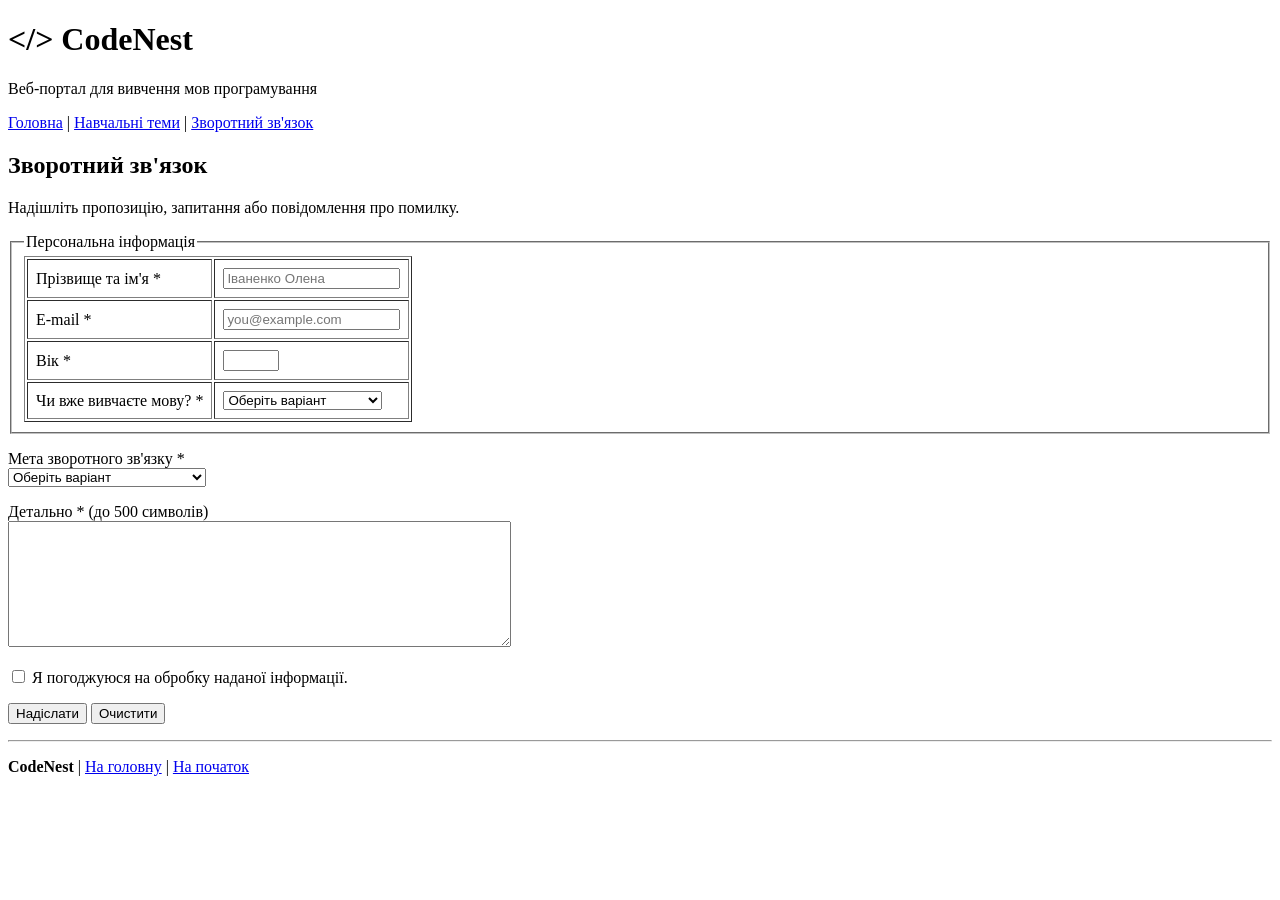
==== feedback.html @ e063e59d "Lab 1" ====
<!doctype html>
<html lang="uk">
<head>
  <meta charset="UTF-8">
  <meta name="viewport" content="width=device-width, initial-scale=1.0">
  <meta name="description" content="Форма зворотного зв'язку CodeNest">
  <title>Зворотний зв'язок | CodeNest</title>
  <!-- Для наступних лабораторних: <link rel="stylesheet" href="css/style.css"> -->
  <!-- Для наступних лабораторних: <script src="js/main.js" defer></script> -->
</head>
<body>
  <header id="top"><h1><span aria-hidden="true">&lt;/&gt;</span> CodeNest</h1><p>Веб-портал для вивчення мов програмування</p><nav aria-label="Головна навігація"><a href="index.html">Головна</a> | <a href="topics.html">Навчальні теми</a> | <a href="feedback.html">Зворотний зв'язок</a></nav></header>
  <main>
    <h2>Зворотний зв'язок</h2>
    <p>Надішліть пропозицію, запитання або повідомлення про помилку.</p>
    <form id="feedback-form" action="#" method="post">
      <fieldset>
        <legend>Персональна інформація</legend>
        <table border="1" cellpadding="8">
          <tr><td><label for="name">Прізвище та ім'я *</label></td><td><input id="name" name="name" type="text" placeholder="Іваненко Олена" required></td></tr>
          <tr><td><label for="email">E-mail *</label></td><td><input id="email" name="email" type="email" placeholder="you@example.com" required></td></tr>
          <tr><td><label for="age">Вік *</label></td><td><input id="age" name="age" type="number" min="10" max="100" required></td></tr>
          <tr><td><label for="level">Чи вже вивчаєте мову? *</label></td><td><select id="level" name="level" required><option value="" selected disabled>Оберіть варіант</option><option>Так, я профі</option><option>Так, але знаю початки</option><option>Планую</option><option>Ні</option></select></td></tr>
        </table>
      </fieldset>
      <p><label for="purpose">Мета зворотного зв'язку *</label><br><select id="purpose" name="purpose" required><option value="" selected disabled>Оберіть варіант</option><option>Співпраця</option><option>Скарга на неякісний контент</option><option>Пропозиція</option><option>Наявність помилки</option></select></p>
      <p><label for="details">Детально * (до 500 символів)</label><br><textarea id="details" name="details" rows="8" cols="60" maxlength="500" required></textarea></p>
      <p><label><input type="checkbox" name="consent" required> Я погоджуюся на обробку наданої інформації.</label></p>
      <p><button type="submit">Надіслати</button> <button type="reset">Очистити</button></p>
    </form>
  </main>
  <footer><hr><p><strong>CodeNest</strong> | <a href="index.html">На головну</a> | <a href="#top">На початок</a></p></footer>
</body>
</html>
---- css/style.css ----
/* Резервні стилі для наступних лабораторних.
@import url('https://fonts.googleapis.com/css2?family=DM+Mono:wght@400;500&family=Manrope:wght@400;500;600;700;800&display=swap');
:root{--ink:#13231f;--muted:#65736e;--paper:#f5f7f2;--white:#fff;--green:#b8edc2;--green-dark:#236b4b;--orange:#f28b52;--line:#dce5dd;--shadow:0 24px 70px rgba(19,35,31,.1)}*{box-sizing:border-box}html{scroll-behavior:smooth}body{margin:0;background:var(--paper);color:var(--ink);font-family:'Manrope',sans-serif;line-height:1.6}a{color:inherit;text-decoration:none}button,input,select,textarea{font:inherit}.section-shell{width:min(1160px,calc(100% - 48px));margin:auto}.site-header{height:82px;display:flex;align-items:center;justify-content:space-between;width:min(1280px,calc(100% - 48px));margin:auto}.brand{display:flex;align-items:center;gap:10px;font-size:20px;font-weight:800;letter-spacing:-.04em}.brand-mark{display:grid;place-items:center;background:var(--ink);color:var(--green);width:40px;height:40px;font-family:'DM Mono',monospace;font-size:15px;letter-spacing:-.15em;border-radius:12px}.brand-accent{color:var(--orange)}.site-nav{display:flex;align-items:center;gap:28px;font-size:13px;font-weight:700}.site-nav a{color:var(--muted);transition:color .2s}.site-nav a:hover,.site-nav a.active{color:var(--ink)}.site-nav .nav-cta{color:var(--ink);border:1px solid var(--line);padding:11px 17px;border-radius:8px;background:var(--white)}.site-nav .nav-cta.active,.site-nav .nav-cta:hover{background:var(--green);border-color:var(--green)}.menu-toggle{display:none;border:0;background:none;font-size:24px;color:var(--ink)}.hero{display:grid;grid-template-columns:1fr 1fr;gap:84px;align-items:center;padding:84px 0 116px}.eyebrow{color:var(--orange);font-family:'DM Mono',monospace;text-transform:uppercase;font-size:11px;letter-spacing:.1em;margin:0 0 18px}.hero h1,.page-hero h1{font-size:clamp(46px,6vw,76px);line-height:1.02;letter-spacing:-.07em;margin:0 0 25px;font-weight:800}.hero h1 em,.page-hero h1 em{color:var(--green-dark);font-style:normal}.hero-text,.page-hero p:last-child{font-size:17px;color:var(--muted);max-width:530px}.hero-actions{display:flex;align-items:center;gap:28px;margin:34px 0}.button{display:inline-flex;align-items:center;gap:18px;border:0;border-radius:8px;padding:15px 19px;font-size:13px;font-weight:800;cursor:pointer;transition:transform .2s,box-shadow .2s}.button:hover{transform:translateY(-2px);box-shadow:0 10px 24px rgba(35,107,75,.17)}.button-primary{background:var(--ink);color:var(--white)}.button-primary span{color:var(--green);font-size:20px;line-height:0}.button-ghost{background:transparent;border:1px solid var(--line);color:var(--muted)}.text-link{font-size:13px;font-weight:800;border-bottom:1px solid var(--ink);padding-bottom:4px}.text-link span{font-size:18px;margin-left:7px}.hero-meta{display:flex;gap:28px;color:var(--muted);font-size:11px}.hero-meta strong{color:var(--ink);font-size:17px;display:block}.code-window{background:#172420;border-radius:14px;box-shadow:var(--shadow);overflow:hidden;transform:rotate(2deg);transition:transform .3s}.code-window:hover{transform:rotate(0)}.window-bar{height:45px;background:#22342e;color:#83918c;display:flex;align-items:center;justify-content:space-between;padding:0 18px;font:11px 'DM Mono',monospace}.window-dots{display:flex;gap:6px}.window-dots i{width:8px;height:8px;border-radius:50%;background:#ee8761}.window-dots i:nth-child(2){background:#f3c667}.window-dots i:nth-child(3){background:#9cdda5}.code-window pre{margin:0;padding:30px 28px;color:#dce7df;font:13px/2 'DM Mono',monospace}.line-number{color:#597169;display:inline-block;width:23px}.keyword{color:#d6a8ff}.variable,.function{color:#8dd9dd}.string{color:#b8edc2}.number{color:#f3c667}.boolean{color:#f28b52}.code-status{border-top:1px solid #30453d;padding:12px 20px;color:#8da39a;font:10px 'DM Mono',monospace}.status-dot{display:inline-block;width:7px;height:7px;background:#9cdda5;border-radius:50%;margin-right:7px}.intro-grid{display:grid;grid-template-columns:1.35fr .65fr;gap:24px;margin-bottom:110px}.about-card,.quote-card{padding:44px;border-radius:14px}.about-card{background:var(--white)}h2{font-size:40px;line-height:1.1;letter-spacing:-.06em;margin:0 0 20px}.about-card h2 span{color:var(--green-dark)}.about-card>p:not(.eyebrow){color:var(--muted);max-width:590px}.latin-list{list-style-type:upper-alpha;padding-left:20px;display:grid;gap:8px;font-weight:700;font-size:13px;margin-top:30px}.quote-card{background:var(--green);display:flex;flex-direction:column;justify-content:space-between}.quote-mark{font-size:76px;line-height:.7;color:var(--green-dark);font-family:Georgia}.quote-card p{font-size:21px;line-height:1.35;font-weight:700;letter-spacing:-.03em}.quote-author{font:11px 'DM Mono',monospace;color:var(--green-dark)}.table-section{padding-bottom:110px}.section-heading{display:flex;justify-content:space-between;align-items:end;margin-bottom:28px}.section-heading h2{margin:0}.topic-count{font:11px 'DM Mono',monospace;color:var(--muted)}.table-wrap{background:var(--white);overflow-x:auto;border-radius:12px}.table-wrap table{border-collapse:collapse;width:100%;min-width:700px;font-size:12px}.table-wrap caption{text-align:left;padding:20px 22px;font-weight:800;font-size:16px}.table-wrap th,.table-wrap td{padding:15px 18px;text-align:left;border-top:1px solid var(--line)}.table-wrap thead{background:#edf3ec}.table-wrap thead th{font-size:11px;color:var(--muted)}.table-wrap tbody th{font-weight:800}.table-wrap tfoot{background:var(--ink);color:var(--white)}.table-wrap tfoot th,.table-wrap tfoot td{border:0}.styled-sentence{font-size:15px;color:var(--muted);margin-top:30px}.styled-sentence span{color:var(--orange);font-weight:800}.styled-sentence b{color:var(--ink)}.styled-sentence u{text-decoration-color:var(--orange);text-underline-offset:4px}.site-footer{background:var(--ink);color:#d9e5df;padding:54px 0 20px}.footer-grid{display:grid;grid-template-columns:2fr 1fr 1fr;gap:30px}.site-footer .brand{color:var(--white)}.site-footer .brand-mark{background:var(--green);color:var(--ink)}.site-footer p,.site-footer address{color:#90a39a;font-size:12px;font-style:normal}.site-footer h3{font-size:11px;text-transform:uppercase;color:var(--green);letter-spacing:.1em}.site-footer .footer-grid>div>a:not(.brand){display:block;font-size:12px;margin:8px 0;color:#d9e5df}.footer-bottom{border-top:1px solid #30443d;margin-top:42px;padding-top:18px;display:flex;justify-content:space-between;color:#70847b;font:10px 'DM Mono',monospace}.page-hero{padding:76px 0 84px;border-bottom:1px solid var(--line)}.page-hero h1{font-size:clamp(46px,7vw,82px);margin-bottom:20px}.topics-section{padding:72px 0 115px}.topic-grid{display:grid;grid-template-columns:repeat(3,1fr);gap:18px}.topic-card{background:var(--white);border-radius:12px;overflow:hidden;transition:transform .25s,box-shadow .25s}.topic-card:hover{transform:translateY(-5px);box-shadow:var(--shadow)}.topic-image{height:170px;display:grid;place-items:center;font:32px 'DM Mono',monospace}.image-html{background:#d5f2d7;color:#286b49}.image-css{background:#d8e8ff;color:#3669a0}.image-js{background:#ffe8a7;color:#856413}.image-sql{background:#ffdaca;color:#a24c2d;font-size:24px}.image-python{background:#ddd8ff;color:#5d4da0}.topic-body{padding:22px}.topic-tag{font:10px 'DM Mono',monospace;color:var(--orange);text-transform:uppercase}.topic-body h3{font-size:19px;letter-spacing:-.04em;margin:9px 0}.topic-body p{font-size:12px;color:var(--muted);min-height:58px}.topic-body ul{list-style:none;padding:14px 0;margin:10px 0;border-top:1px solid var(--line);border-bottom:1px solid var(--line);font-size:11px;color:var(--muted)}.topic-body li{margin:4px 0}.topic-body li::before{content:'+';color:var(--orange);margin-right:7px}.card-link{font-size:11px;font-weight:800;color:var(--green-dark)}.feedback-layout{display:grid;grid-template-columns:.75fr 1.25fr;gap:80px;padding:76px 0 120px}.feedback-aside{padding-top:10px}.aside-number{font:12px 'DM Mono',monospace;color:var(--orange);border-bottom:1px solid var(--line);padding-bottom:15px;margin-bottom:28px}.feedback-aside h2{font-size:44px}.feedback-aside>p{color:var(--muted);font-size:14px;max-width:300px}.contact-note{display:flex;gap:12px;align-items:center;margin-top:55px;color:var(--muted);font-size:12px}.contact-note span{color:var(--orange);font-size:27px}.contact-note p{margin:0}.contact-note strong{color:var(--ink)}.form-panel{background:var(--white);padding:38px;border-radius:14px;box-shadow:0 12px 44px rgba(19,35,31,.06)}fieldset{border:0;padding:0;margin:0 0 30px}legend{font-size:20px;font-weight:800;letter-spacing:-.04em;margin-bottom:22px}.form-grid{display:grid;grid-template-columns:1fr 1fr;gap:20px}label{display:block;font-size:11px;font-weight:800;color:var(--ink)}input,select,textarea{display:block;width:100%;border:1px solid var(--line);border-radius:7px;background:var(--paper);color:var(--ink);padding:13px;margin-top:7px;outline:0;font-size:12px}input:focus,select:focus,textarea:focus{border-color:var(--green-dark);box-shadow:0 0 0 3px rgba(184,237,194,.45)}.form-field{margin:20px 0}.field-hint{float:right;color:var(--muted);font:10px 'DM Mono',monospace;font-weight:400}.character-count{text-align:right;color:var(--muted);font:10px 'DM Mono',monospace;margin-top:5px}.checkbox-label{display:flex;align-items:center;gap:9px;font-weight:500;margin:24px 0}.checkbox-label input{width:auto;margin:0;accent-color:var(--green-dark)}.form-actions{display:flex;gap:12px}.form-message{font-size:12px;margin:16px 0 0;color:var(--green-dark);font-weight:700}
@media(max-width:800px){.site-header{height:70px}.menu-toggle{display:block}.site-nav{display:none;position:absolute;z-index:5;top:70px;left:0;right:0;background:var(--white);padding:20px 24px;box-shadow:var(--shadow);flex-direction:column;align-items:stretch;gap:16px}.site-nav.open{display:flex}.site-nav .nav-cta{text-align:center}.hero{grid-template-columns:1fr;gap:48px;padding:58px 0 82px}.code-window{transform:none}.intro-grid,.feedback-layout{grid-template-columns:1fr;gap:20px}.topic-grid{grid-template-columns:1fr 1fr}.feedback-layout{gap:35px}.footer-grid{grid-template-columns:1fr 1fr}.footer-grid>div:first-child{grid-column:1/-1}}
@media(max-width:520px){.section-shell,.site-header{width:min(100% - 32px,1160px)}.hero h1,.page-hero h1{font-size:48px}.hero-meta{gap:15px}.hero-meta strong{font-size:15px}.about-card,.quote-card,.form-panel{padding:26px}.topic-grid{grid-template-columns:1fr}.form-grid{grid-template-columns:1fr}.footer-grid{grid-template-columns:1fr}.footer-grid>div:first-child{grid-column:auto}.footer-bottom{margin-top:30px}.page-hero{padding:55px 0 62px}} */
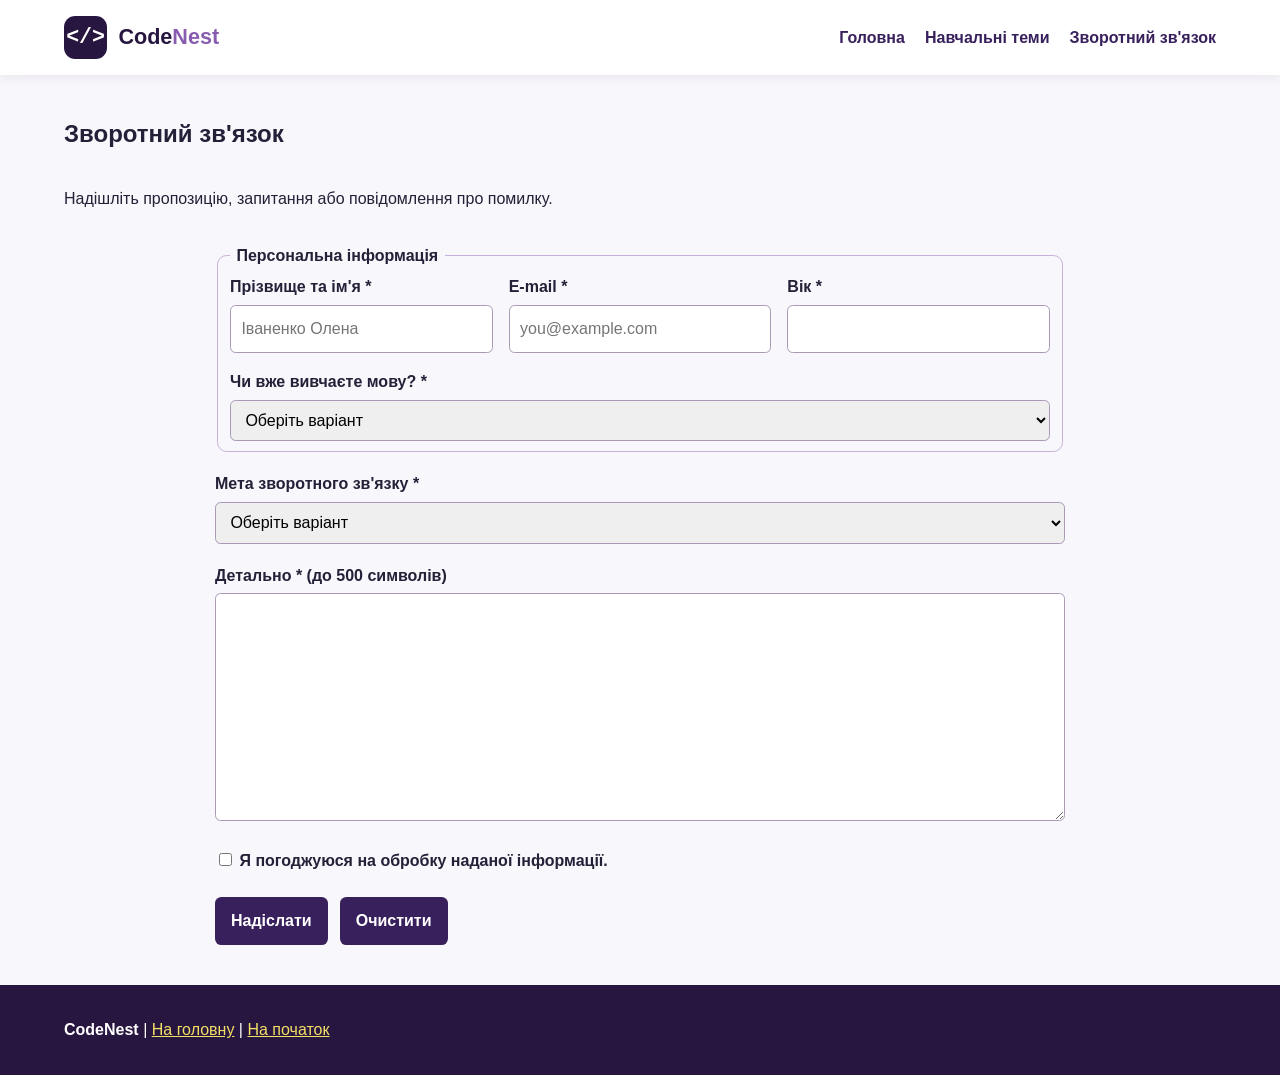
==== commit 71ec4b72: "Implement CSS styling for Lab 2 Co-authored-by: Copilot <223556219+Copilot@users.noreply.github.com>" ====
--- a/feedback.html
+++ b/feedback.html
@@ -4,31 +4,42 @@
   <meta charset="UTF-8">
   <meta name="viewport" content="width=device-width, initial-scale=1.0">
   <meta name="description" content="Форма зворотного зв'язку CodeNest">
+
   <title>Зворотний зв'язок | CodeNest</title>
-  <!-- Для наступних лабораторних: <link rel="stylesheet" href="css/style.css"> -->
+  <link rel="stylesheet" href="css/style.css">
   <!-- Для наступних лабораторних: <script src="js/main.js" defer></script> -->
 </head>
-<body>
-  <header id="top"><h1><span aria-hidden="true">&lt;/&gt;</span> CodeNest</h1><p>Веб-портал для вивчення мов програмування</p><nav aria-label="Головна навігація"><a href="index.html">Головна</a> | <a href="topics.html">Навчальні теми</a> | <a href="feedback.html">Зворотний зв'язок</a></nav></header>
+<body class="feedback-page">
+  <header id="top">
+    <a class="brand" href="index.html" aria-label="CodeNest, на головну">
+      <span class="brand-mark" aria-hidden="true">&lt;/&gt;</span>
+      <span>Code<span class="brand-accent">Nest</span></span>
+    </a>
+    <nav aria-label="Головна навігація">
+      <a href="index.html">Головна</a>
+      <a href="topics.html">Навчальні теми</a>
+      <a href="feedback.html" aria-current="page">Зворотний зв'язок</a>
+    </nav>
+  </header>
   <main>
     <h2>Зворотний зв'язок</h2>
     <p>Надішліть пропозицію, запитання або повідомлення про помилку.</p>
-    <form id="feedback-form" action="#" method="post">
+    <form id="feedback-form" class="feedback-form" action="#" method="post">
       <fieldset>
         <legend>Персональна інформація</legend>
-        <table border="1" cellpadding="8">
-          <tr><td><label for="name">Прізвище та ім'я *</label></td><td><input id="name" name="name" type="text" placeholder="Іваненко Олена" required></td></tr>
-          <tr><td><label for="email">E-mail *</label></td><td><input id="email" name="email" type="email" placeholder="you@example.com" required></td></tr>
-          <tr><td><label for="age">Вік *</label></td><td><input id="age" name="age" type="number" min="10" max="100" required></td></tr>
-          <tr><td><label for="level">Чи вже вивчаєте мову? *</label></td><td><select id="level" name="level" required><option value="" selected disabled>Оберіть варіант</option><option>Так, я профі</option><option>Так, але знаю початки</option><option>Планую</option><option>Ні</option></select></td></tr>
-        </table>
+        <div class="feedback-fields">
+          <div class="feedback-field"><label for="name">Прізвище та ім'я *</label><input id="name" name="name" type="text" placeholder="Іваненко Олена" required></div>
+          <div class="feedback-field"><label for="email">E-mail *</label><input id="email" name="email" type="email" placeholder="you@example.com" required></div>
+          <div class="feedback-field"><label for="age">Вік *</label><input id="age" name="age" type="number" min="10" max="100" required></div>
+          <div class="feedback-field"><label for="level">Чи вже вивчаєте мову? *</label><select id="level" name="level" required><option value="" selected disabled>Оберіть варіант</option><option>Так, я профі</option><option>Так, але знаю початки</option><option>Планую</option><option>Ні</option></select></div>
+        </div>
       </fieldset>
-      <p><label for="purpose">Мета зворотного зв'язку *</label><br><select id="purpose" name="purpose" required><option value="" selected disabled>Оберіть варіант</option><option>Співпраця</option><option>Скарга на неякісний контент</option><option>Пропозиція</option><option>Наявність помилки</option></select></p>
-      <p><label for="details">Детально * (до 500 символів)</label><br><textarea id="details" name="details" rows="8" cols="60" maxlength="500" required></textarea></p>
+      <p><label for="purpose">Мета зворотного зв'язку *</label><select id="purpose" name="purpose" required><option value="" selected disabled>Оберіть варіант</option><option>Співпраця</option><option>Скарга на неякісний контент</option><option>Пропозиція</option><option>Наявність помилки</option></select></p>
+      <p><label for="details">Детально * (до 500 символів)</label><textarea id="details" name="details" rows="8" cols="60" maxlength="500" required></textarea></p>
       <p><label><input type="checkbox" name="consent" required> Я погоджуюся на обробку наданої інформації.</label></p>
-      <p><button type="submit">Надіслати</button> <button type="reset">Очистити</button></p>
+      <p class="feedback-actions"><button type="submit">Надіслати</button><button type="reset">Очистити</button></p>
     </form>
   </main>
-  <footer><hr><p><strong>CodeNest</strong> | <a href="index.html">На головну</a> | <a href="#top">На початок</a></p></footer>
+  <footer><p><strong>CodeNest</strong> | <a href="index.html">На головну</a> | <a href="#top">На початок</a></p></footer>
 </body>
 </html>
--- a/css/style.css
+++ b/css/style.css
@@ -1,5 +1,497 @@
-/* Резервні стилі для наступних лабораторних.
-@import url('https://fonts.googleapis.com/css2?family=DM+Mono:wght@400;500&family=Manrope:wght@400;500;600;700;800&display=swap');
-:root{--ink:#13231f;--muted:#65736e;--paper:#f5f7f2;--white:#fff;--green:#b8edc2;--green-dark:#236b4b;--orange:#f28b52;--line:#dce5dd;--shadow:0 24px 70px rgba(19,35,31,.1)}*{box-sizing:border-box}html{scroll-behavior:smooth}body{margin:0;background:var(--paper);color:var(--ink);font-family:'Manrope',sans-serif;line-height:1.6}a{color:inherit;text-decoration:none}button,input,select,textarea{font:inherit}.section-shell{width:min(1160px,calc(100% - 48px));margin:auto}.site-header{height:82px;display:flex;align-items:center;justify-content:space-between;width:min(1280px,calc(100% - 48px));margin:auto}.brand{display:flex;align-items:center;gap:10px;font-size:20px;font-weight:800;letter-spacing:-.04em}.brand-mark{display:grid;place-items:center;background:var(--ink);color:var(--green);width:40px;height:40px;font-family:'DM Mono',monospace;font-size:15px;letter-spacing:-.15em;border-radius:12px}.brand-accent{color:var(--orange)}.site-nav{display:flex;align-items:center;gap:28px;font-size:13px;font-weight:700}.site-nav a{color:var(--muted);transition:color .2s}.site-nav a:hover,.site-nav a.active{color:var(--ink)}.site-nav .nav-cta{color:var(--ink);border:1px solid var(--line);padding:11px 17px;border-radius:8px;background:var(--white)}.site-nav .nav-cta.active,.site-nav .nav-cta:hover{background:var(--green);border-color:var(--green)}.menu-toggle{display:none;border:0;background:none;font-size:24px;color:var(--ink)}.hero{display:grid;grid-template-columns:1fr 1fr;gap:84px;align-items:center;padding:84px 0 116px}.eyebrow{color:var(--orange);font-family:'DM Mono',monospace;text-transform:uppercase;font-size:11px;letter-spacing:.1em;margin:0 0 18px}.hero h1,.page-hero h1{font-size:clamp(46px,6vw,76px);line-height:1.02;letter-spacing:-.07em;margin:0 0 25px;font-weight:800}.hero h1 em,.page-hero h1 em{color:var(--green-dark);font-style:normal}.hero-text,.page-hero p:last-child{font-size:17px;color:var(--muted);max-width:530px}.hero-actions{display:flex;align-items:center;gap:28px;margin:34px 0}.button{display:inline-flex;align-items:center;gap:18px;border:0;border-radius:8px;padding:15px 19px;font-size:13px;font-weight:800;cursor:pointer;transition:transform .2s,box-shadow .2s}.button:hover{transform:translateY(-2px);box-shadow:0 10px 24px rgba(35,107,75,.17)}.button-primary{background:var(--ink);color:var(--white)}.button-primary span{color:var(--green);font-size:20px;line-height:0}.button-ghost{background:transparent;border:1px solid var(--line);color:var(--muted)}.text-link{font-size:13px;font-weight:800;border-bottom:1px solid var(--ink);padding-bottom:4px}.text-link span{font-size:18px;margin-left:7px}.hero-meta{display:flex;gap:28px;color:var(--muted);font-size:11px}.hero-meta strong{color:var(--ink);font-size:17px;display:block}.code-window{background:#172420;border-radius:14px;box-shadow:var(--shadow);overflow:hidden;transform:rotate(2deg);transition:transform .3s}.code-window:hover{transform:rotate(0)}.window-bar{height:45px;background:#22342e;color:#83918c;display:flex;align-items:center;justify-content:space-between;padding:0 18px;font:11px 'DM Mono',monospace}.window-dots{display:flex;gap:6px}.window-dots i{width:8px;height:8px;border-radius:50%;background:#ee8761}.window-dots i:nth-child(2){background:#f3c667}.window-dots i:nth-child(3){background:#9cdda5}.code-window pre{margin:0;padding:30px 28px;color:#dce7df;font:13px/2 'DM Mono',monospace}.line-number{color:#597169;display:inline-block;width:23px}.keyword{color:#d6a8ff}.variable,.function{color:#8dd9dd}.string{color:#b8edc2}.number{color:#f3c667}.boolean{color:#f28b52}.code-status{border-top:1px solid #30453d;padding:12px 20px;color:#8da39a;font:10px 'DM Mono',monospace}.status-dot{display:inline-block;width:7px;height:7px;background:#9cdda5;border-radius:50%;margin-right:7px}.intro-grid{display:grid;grid-template-columns:1.35fr .65fr;gap:24px;margin-bottom:110px}.about-card,.quote-card{padding:44px;border-radius:14px}.about-card{background:var(--white)}h2{font-size:40px;line-height:1.1;letter-spacing:-.06em;margin:0 0 20px}.about-card h2 span{color:var(--green-dark)}.about-card>p:not(.eyebrow){color:var(--muted);max-width:590px}.latin-list{list-style-type:upper-alpha;padding-left:20px;display:grid;gap:8px;font-weight:700;font-size:13px;margin-top:30px}.quote-card{background:var(--green);display:flex;flex-direction:column;justify-content:space-between}.quote-mark{font-size:76px;line-height:.7;color:var(--green-dark);font-family:Georgia}.quote-card p{font-size:21px;line-height:1.35;font-weight:700;letter-spacing:-.03em}.quote-author{font:11px 'DM Mono',monospace;color:var(--green-dark)}.table-section{padding-bottom:110px}.section-heading{display:flex;justify-content:space-between;align-items:end;margin-bottom:28px}.section-heading h2{margin:0}.topic-count{font:11px 'DM Mono',monospace;color:var(--muted)}.table-wrap{background:var(--white);overflow-x:auto;border-radius:12px}.table-wrap table{border-collapse:collapse;width:100%;min-width:700px;font-size:12px}.table-wrap caption{text-align:left;padding:20px 22px;font-weight:800;font-size:16px}.table-wrap th,.table-wrap td{padding:15px 18px;text-align:left;border-top:1px solid var(--line)}.table-wrap thead{background:#edf3ec}.table-wrap thead th{font-size:11px;color:var(--muted)}.table-wrap tbody th{font-weight:800}.table-wrap tfoot{background:var(--ink);color:var(--white)}.table-wrap tfoot th,.table-wrap tfoot td{border:0}.styled-sentence{font-size:15px;color:var(--muted);margin-top:30px}.styled-sentence span{color:var(--orange);font-weight:800}.styled-sentence b{color:var(--ink)}.styled-sentence u{text-decoration-color:var(--orange);text-underline-offset:4px}.site-footer{background:var(--ink);color:#d9e5df;padding:54px 0 20px}.footer-grid{display:grid;grid-template-columns:2fr 1fr 1fr;gap:30px}.site-footer .brand{color:var(--white)}.site-footer .brand-mark{background:var(--green);color:var(--ink)}.site-footer p,.site-footer address{color:#90a39a;font-size:12px;font-style:normal}.site-footer h3{font-size:11px;text-transform:uppercase;color:var(--green);letter-spacing:.1em}.site-footer .footer-grid>div>a:not(.brand){display:block;font-size:12px;margin:8px 0;color:#d9e5df}.footer-bottom{border-top:1px solid #30443d;margin-top:42px;padding-top:18px;display:flex;justify-content:space-between;color:#70847b;font:10px 'DM Mono',monospace}.page-hero{padding:76px 0 84px;border-bottom:1px solid var(--line)}.page-hero h1{font-size:clamp(46px,7vw,82px);margin-bottom:20px}.topics-section{padding:72px 0 115px}.topic-grid{display:grid;grid-template-columns:repeat(3,1fr);gap:18px}.topic-card{background:var(--white);border-radius:12px;overflow:hidden;transition:transform .25s,box-shadow .25s}.topic-card:hover{transform:translateY(-5px);box-shadow:var(--shadow)}.topic-image{height:170px;display:grid;place-items:center;font:32px 'DM Mono',monospace}.image-html{background:#d5f2d7;color:#286b49}.image-css{background:#d8e8ff;color:#3669a0}.image-js{background:#ffe8a7;color:#856413}.image-sql{background:#ffdaca;color:#a24c2d;font-size:24px}.image-python{background:#ddd8ff;color:#5d4da0}.topic-body{padding:22px}.topic-tag{font:10px 'DM Mono',monospace;color:var(--orange);text-transform:uppercase}.topic-body h3{font-size:19px;letter-spacing:-.04em;margin:9px 0}.topic-body p{font-size:12px;color:var(--muted);min-height:58px}.topic-body ul{list-style:none;padding:14px 0;margin:10px 0;border-top:1px solid var(--line);border-bottom:1px solid var(--line);font-size:11px;color:var(--muted)}.topic-body li{margin:4px 0}.topic-body li::before{content:'+';color:var(--orange);margin-right:7px}.card-link{font-size:11px;font-weight:800;color:var(--green-dark)}.feedback-layout{display:grid;grid-template-columns:.75fr 1.25fr;gap:80px;padding:76px 0 120px}.feedback-aside{padding-top:10px}.aside-number{font:12px 'DM Mono',monospace;color:var(--orange);border-bottom:1px solid var(--line);padding-bottom:15px;margin-bottom:28px}.feedback-aside h2{font-size:44px}.feedback-aside>p{color:var(--muted);font-size:14px;max-width:300px}.contact-note{display:flex;gap:12px;align-items:center;margin-top:55px;color:var(--muted);font-size:12px}.contact-note span{color:var(--orange);font-size:27px}.contact-note p{margin:0}.contact-note strong{color:var(--ink)}.form-panel{background:var(--white);padding:38px;border-radius:14px;box-shadow:0 12px 44px rgba(19,35,31,.06)}fieldset{border:0;padding:0;margin:0 0 30px}legend{font-size:20px;font-weight:800;letter-spacing:-.04em;margin-bottom:22px}.form-grid{display:grid;grid-template-columns:1fr 1fr;gap:20px}label{display:block;font-size:11px;font-weight:800;color:var(--ink)}input,select,textarea{display:block;width:100%;border:1px solid var(--line);border-radius:7px;background:var(--paper);color:var(--ink);padding:13px;margin-top:7px;outline:0;font-size:12px}input:focus,select:focus,textarea:focus{border-color:var(--green-dark);box-shadow:0 0 0 3px rgba(184,237,194,.45)}.form-field{margin:20px 0}.field-hint{float:right;color:var(--muted);font:10px 'DM Mono',monospace;font-weight:400}.character-count{text-align:right;color:var(--muted);font:10px 'DM Mono',monospace;margin-top:5px}.checkbox-label{display:flex;align-items:center;gap:9px;font-weight:500;margin:24px 0}.checkbox-label input{width:auto;margin:0;accent-color:var(--green-dark)}.form-actions{display:flex;gap:12px}.form-message{font-size:12px;margin:16px 0 0;color:var(--green-dark);font-weight:700}
-@media(max-width:800px){.site-header{height:70px}.menu-toggle{display:block}.site-nav{display:none;position:absolute;z-index:5;top:70px;left:0;right:0;background:var(--white);padding:20px 24px;box-shadow:var(--shadow);flex-direction:column;align-items:stretch;gap:16px}.site-nav.open{display:flex}.site-nav .nav-cta{text-align:center}.hero{grid-template-columns:1fr;gap:48px;padding:58px 0 82px}.code-window{transform:none}.intro-grid,.feedback-layout{grid-template-columns:1fr;gap:20px}.topic-grid{grid-template-columns:1fr 1fr}.feedback-layout{gap:35px}.footer-grid{grid-template-columns:1fr 1fr}.footer-grid>div:first-child{grid-column:1/-1}}
-@media(max-width:520px){.section-shell,.site-header{width:min(100% - 32px,1160px)}.hero h1,.page-hero h1{font-size:48px}.hero-meta{gap:15px}.hero-meta strong{font-size:15px}.about-card,.quote-card,.form-panel{padding:26px}.topic-grid{grid-template-columns:1fr}.form-grid{grid-template-columns:1fr}.footer-grid{grid-template-columns:1fr}.footer-grid>div:first-child{grid-column:auto}.footer-bottom{margin-top:30px}.page-hero{padding:55px 0 62px}} */
+:root {
+  color-scheme: light;
+  font-family: Arial, Helvetica, sans-serif;
+  color: #242038;
+  background: #f8f7fb;
+  font-synthesis: none;
+  line-height: 1.6;
+  --purple: #38205d;
+  --purple-dark: #27163f;
+  --yellow: #e5bd00;
+  --paper: #fff;
+}
+
+* {
+  box-sizing: border-box;
+}
+
+body {
+  min-width: 320px;
+  margin: 0;
+}
+
+a {
+  color: var(--purple);
+}
+
+a:hover {
+  color: #7948a7;
+}
+
+header#top {
+  display: grid;
+  grid-template-columns: auto 1fr;
+  align-items: center;
+  gap: 1.5rem;
+  padding: 1rem clamp(1rem, 5vw, 4rem);
+  background: var(--paper);
+  box-shadow: 0 2px 12px rgb(39 22 63 / 8%);
+}
+
+.home-header {
+  position: absolute;
+  z-index: 5;
+  top: 0;
+  right: 0;
+  left: 0;
+}
+
+.topics-header {
+  position: fixed;
+  z-index: 5;
+  top: 0;
+  right: 0;
+  left: 0;
+}
+
+.brand {
+  display: flex;
+  align-items: center;
+  gap: 0.7rem;
+  color: var(--purple-dark);
+  font-size: 1.35rem;
+  font-weight: 800;
+  text-decoration: none;
+}
+
+.brand-mark {
+  position: relative;
+  z-index: 1;
+  display: grid;
+  width: 2.7rem;
+  height: 2.7rem;
+  place-items: center;
+  border-radius: 0.7rem;
+  background: var(--purple-dark);
+  color: var(--paper);
+  font-family: Consolas, monospace;
+}
+
+.brand-accent {
+  color: #885db0;
+}
+
+header nav {
+  display: flex;
+  flex-wrap: wrap;
+  justify-content: flex-end;
+  gap: 0.65rem 1.25rem;
+}
+
+header nav a {
+  font-weight: 700;
+  text-decoration: none;
+}
+
+.home-main {
+  display: grid;
+  gap: 3.5rem;
+  width: min(1120px, 100%);
+  margin: 0 auto;
+  padding: 8rem clamp(1rem, 5vw, 3.5rem) 4rem;
+}
+
+.hero-section {
+  display: grid;
+  gap: 1.4rem;
+}
+
+.hero-section > h1 {
+  max-width: 850px;
+  margin: 0;
+  color: var(--purple-dark);
+  font-size: clamp(2rem, 5vw, 3.4rem);
+  line-height: 1.15;
+}
+
+.hero-grid {
+  display: grid;
+  grid-template-columns: minmax(0, 1.15fr) minmax(260px, 0.85fr);
+  align-items: center;
+  gap: 2rem;
+}
+
+.hero-copy,
+.code-example,
+.purpose-note {
+  min-width: 0;
+}
+
+.eyebrow {
+  color: #7948a7;
+  font-weight: 700;
+}
+
+.hero-text {
+  font-size: 1.15rem;
+}
+
+.code-example {
+  overflow: auto;
+  border-radius: 0.8rem;
+  background: #211833;
+  color: #f5efff;
+}
+
+.code-example pre {
+  margin: 0;
+  padding: 1.4rem;
+  font: 0.95rem/1.8 Consolas, monospace;
+}
+
+.purpose-section {
+  display: grid;
+  grid-template-columns: minmax(0, 1.4fr) minmax(220px, 0.6fr);
+  gap: 2rem;
+  margin: 1rem 0;
+  padding: 0;
+}
+
+.purpose-section h2,
+.learning-section h2,
+.topics-main h1 {
+  margin-top: 0;
+  color: var(--purple-dark);
+}
+
+.purpose-content,
+.purpose-note {
+  padding: 0;
+}
+
+.student-emoji {
+  float: right;
+  position: relative;
+  z-index: 1;
+  margin: 0.5rem 1rem 0.5rem 1.5rem;
+  font-size: 3rem;
+}
+
+.purpose-note {
+  border-left: 3px solid #c8b2dc;
+  padding-left: 1.25rem;
+}
+
+.learning-section {
+  display: grid;
+  gap: 1rem;
+}
+
+.learning-description::first-letter {
+  color: #1c5e32;
+  text-shadow: 1px 1px 2px rgb(28 94 50 / 45%);
+}
+
+.learning-table-wrap {
+  overflow-x: auto;
+  border-radius: 0.7rem;
+  background: var(--paper);
+  box-shadow: 0 8px 24px rgb(39 22 63 / 8%);
+  transition: transform 0.3s ease;
+}
+
+.learning-table-wrap:hover {
+  transform: translateX(2vw);
+}
+
+.learning-table-wrap table {
+  width: 100%;
+  min-width: 620px;
+  border-collapse: collapse;
+}
+
+.learning-table-wrap caption {
+  padding: 1rem;
+  font-size: 1.1rem;
+  font-weight: 700;
+  text-align: left;
+}
+
+.learning-table-wrap th,
+.learning-table-wrap td {
+  padding: 0.8rem;
+  border: 1px solid #d8d1e0;
+  text-align: left;
+}
+
+.learning-table-wrap thead,
+.learning-table-wrap tfoot {
+  background: #eee8f5;
+}
+
+.site-footer {
+  display: grid;
+  grid-template-columns: repeat(2, minmax(0, 1fr));
+  gap: 1.5rem;
+  padding: 2rem clamp(1rem, 5vw, 4rem);
+  background: var(--purple-dark);
+  color: var(--paper);
+}
+
+.site-footer a {
+  color: #f4df67;
+}
+
+.site-footer address {
+  width: fit-content;
+  border-radius: 0.4rem;
+  padding: 0.4rem;
+  font-style: normal;
+  transition: box-shadow 0.25s ease 2s;
+}
+
+.site-footer address:hover {
+  box-shadow: 0 0 1rem rgb(229 189 0 / 55%);
+}
+
+.site-footer > p {
+  grid-column: 1 / -1;
+  margin: 0;
+}
+
+.topics-page {
+  padding-top: 5.3rem;
+}
+
+.topics-page a:visited {
+  color: var(--yellow);
+}
+
+.topics-main {
+  display: grid;
+  gap: 1rem;
+  width: min(1180px, 100%);
+  margin: 0 auto;
+  padding: 2rem clamp(1rem, 4vw, 2.5rem) 4rem;
+}
+
+.topics-main > p {
+  margin-top: 0;
+}
+
+.topic-grid {
+  display: grid;
+  grid-template-columns: repeat(auto-fit, minmax(min(100%, 290px), 1fr));
+  align-items: stretch;
+  gap: 1.4rem;
+}
+
+.topic-card {
+  min-width: 0;
+  border: 1px solid var(--purple);
+  border-left-style: dashed;
+  border-right-style: solid;
+  border-radius: 0.7rem;
+  background: var(--paper);
+  transition: transform 0.25s ease, box-shadow 0.25s ease, background-color 0.25s ease;
+}
+
+.topic-card:hover {
+  transform: translateY(-3px);
+  background-color: #f4eff9;
+  box-shadow: 0 10px 22px rgb(39 22 63 / 15%);
+}
+
+.topic-image {
+  display: block;
+  width: 100%;
+  height: 170px;
+  border-radius: 0.6rem 0.6rem 0 0;
+  object-fit: contain;
+  background: #f0ebf5;
+  filter: saturate(100%);
+  transition: filter 0.4s ease;
+}
+
+.topic-image:hover {
+  filter: saturate(150%);
+}
+
+.topic-body {
+  padding: 1.15rem;
+}
+
+.topic-name {
+  margin: 0 0 0.5rem;
+  font-size: 1.3rem;
+  font-style: italic;
+  font-weight: 800;
+  line-height: 1.4;
+}
+
+.topic-description {
+  margin-top: 0;
+}
+
+.topic-details {
+  max-height: 10rem;
+  overflow-y: auto;
+  padding: 0 0.5rem 0 0;
+}
+
+.topic-details ul {
+  padding-left: 1.3rem;
+}
+
+.topics-footer {
+  padding: 1.5rem clamp(1rem, 4vw, 2.5rem);
+  background: var(--purple-dark);
+  color: var(--paper);
+}
+
+.topics-footer a {
+  color: var(--paper);
+}
+
+.feedback-page main {
+  display: flex;
+  flex-flow: row wrap;
+  align-content: flex-start;
+  align-items: flex-start;
+  justify-content: center;
+  gap: 2rem;
+  padding: 2.5rem clamp(1rem, 5vw, 4rem);
+}
+
+.feedback-page main > h2,
+.feedback-page main > p {
+  flex: 1 0 100%;
+  margin: 0;
+}
+
+.feedback-form {
+  display: flex;
+  flex: 1 1 520px;
+  flex-flow: column nowrap;
+  align-items: stretch;
+  gap: 1.2rem;
+  max-width: 850px;
+}
+
+.feedback-form fieldset {
+  display: flex;
+  flex-flow: row wrap;
+  align-content: flex-start;
+  gap: 1rem;
+  border: 1px solid #c8b2dc;
+  border-radius: 0.6rem;
+}
+
+.feedback-form legend {
+  padding: 0 0.4rem;
+  font-weight: 700;
+}
+
+.feedback-fields {
+  display: flex;
+  flex: 1 1 100%;
+  flex-flow: row wrap;
+  align-content: flex-start;
+  gap: 1rem;
+}
+
+.feedback-field {
+  flex: 1 1 15rem;
+  align-self: stretch;
+}
+
+.feedback-field label,
+.feedback-form > p label:first-child {
+  display: block;
+  margin-bottom: 0.3rem;
+  font-weight: 700;
+}
+
+.feedback-form input:not([type="checkbox"]),
+.feedback-form select,
+.feedback-form textarea {
+  width: 100%;
+  border: 1px solid #a99bb8;
+  border-radius: 0.35rem;
+  padding: 0.65rem;
+  font: inherit;
+}
+
+.feedback-form textarea {
+  min-height: 10rem;
+  overflow-y: auto;
+  resize: vertical;
+}
+
+.feedback-form > p {
+  flex: 1 1 100%;
+  margin: 0;
+}
+
+.feedback-form > .feedback-actions {
+  display: flex;
+  flex-flow: row wrap;
+  gap: 0.75rem;
+}
+
+.feedback-form button {
+  flex: 0 1 auto;
+  border: 0;
+  border-radius: 0.4rem;
+  padding: 0.7rem 1rem;
+  background: var(--purple);
+  color: var(--paper);
+  font: inherit;
+  font-weight: 700;
+  cursor: pointer;
+}
+
+.feedback-form button:hover {
+  background: #7948a7;
+}
+
+.feedback-page footer {
+  padding: 1rem clamp(1rem, 5vw, 4rem);
+  background: var(--purple-dark);
+  color: var(--paper);
+}
+
+.feedback-page footer a {
+  color: #f4df67;
+}
+
+@media (max-width: 700px) {
+  header#top {
+    grid-template-columns: 1fr;
+    gap: 0.8rem;
+  }
+
+  header nav {
+    justify-content: flex-start;
+  }
+
+  .home-main {
+    padding-top: 10rem;
+  }
+
+  .hero-grid,
+  .purpose-section,
+  .site-footer {
+    grid-template-columns: 1fr;
+  }
+
+  .purpose-note {
+    border-top: 2px solid #c8b2dc;
+    border-left: 0;
+    padding: 1rem 0 0;
+  }
+
+  .site-footer > p {
+    grid-column: auto;
+  }
+}
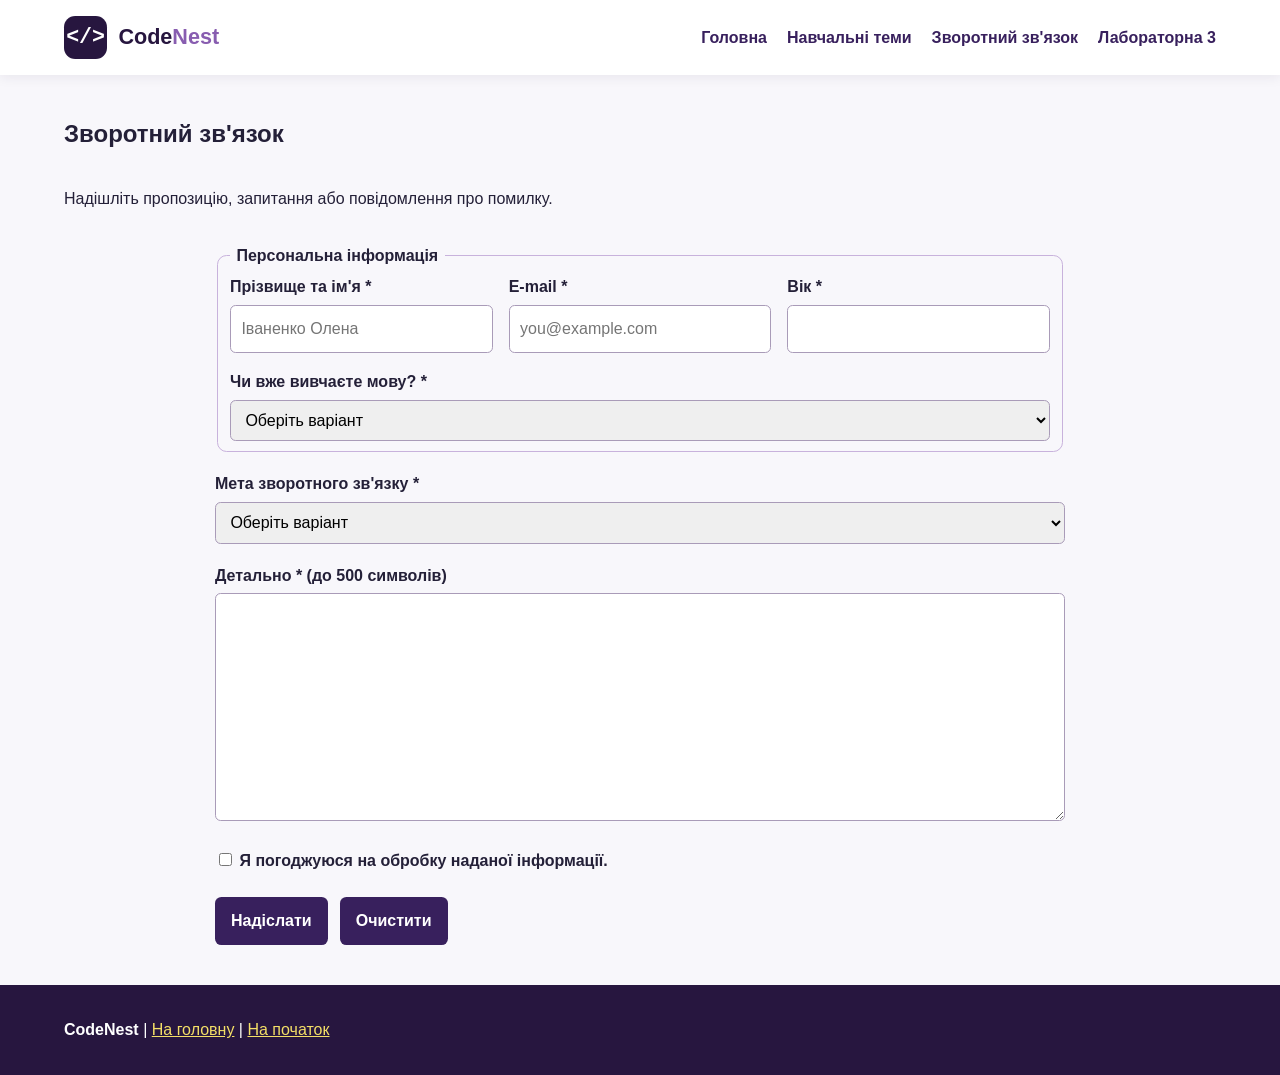
==== commit ac1b5592: "Implement Lab 3 JavaScript data operations Co-authored-by: Copilot <223556219+Copilot@users.noreply." ====
--- a/feedback.html
+++ b/feedback.html
@@ -19,6 +19,7 @@
       <a href="index.html">Головна</a>
       <a href="topics.html">Навчальні теми</a>
       <a href="feedback.html" aria-current="page">Зворотний зв'язок</a>
+      <a href="lab3.html">Лабораторна 3</a>
     </nav>
   </header>
   <main>
--- a/css/style.css
+++ b/css/style.css
@@ -465,6 +465,161 @@
   color: #f4df67;
 }
 
+.lab3-main {
+  display: grid;
+  gap: 2rem;
+  width: min(1200px, 100%);
+  margin: 0 auto;
+  padding: 2.5rem clamp(1rem, 4vw, 2.5rem);
+}
+
+.lab3-heading h1,
+.lab3-section h2 {
+  color: var(--purple-dark);
+}
+
+.lab3-heading h1 {
+  margin: 0 0 0.4rem;
+}
+
+.lab3-section {
+  display: grid;
+  gap: 1rem;
+  min-width: 0;
+  border: 1px solid #d8d1e0;
+  border-radius: 0.8rem;
+  padding: clamp(1rem, 3vw, 1.5rem);
+  background: var(--paper);
+  box-shadow: 0 8px 24px rgb(39 22 63 / 6%);
+}
+
+.lab3-section h2,
+.lab3-section h3,
+.lab3-section p {
+  margin-top: 0;
+}
+
+.lab3-section h2,
+.lab3-section h3 {
+  margin-bottom: 0;
+}
+
+.lab3-actions {
+  display: flex;
+  flex-wrap: wrap;
+  align-items: center;
+  gap: 0.75rem;
+}
+
+.lab3-button,
+.lab3-form button {
+  border: 0;
+  border-radius: 0.4rem;
+  padding: 0.65rem 0.9rem;
+  background: var(--purple);
+  color: var(--paper);
+  font: inherit;
+  font-weight: 700;
+  cursor: pointer;
+}
+
+.lab3-button:hover,
+.lab3-form button:hover {
+  background: #7948a7;
+}
+
+.lab3-output {
+  border-left: 3px solid #885db0;
+  padding: 0.65rem 0.9rem;
+  background: #f4eff9;
+}
+
+.lab3-table-wrap {
+  overflow: auto;
+  max-width: 100%;
+}
+
+.lab3-table {
+  width: 100%;
+  border-collapse: collapse;
+  text-align: left;
+}
+
+.lab3-table th,
+.lab3-table td {
+  border: 1px solid #d8d1e0;
+  padding: 0.65rem;
+  vertical-align: top;
+}
+
+.lab3-table th {
+  background: #eee8f5;
+}
+
+.lab3-form {
+  display: grid;
+  grid-template-columns: repeat(auto-fit, minmax(min(100%, 13rem), 1fr));
+  align-items: end;
+  gap: 0.9rem;
+}
+
+.lab3-form fieldset {
+  grid-column: 1 / -1;
+  display: grid;
+  grid-template-columns: repeat(auto-fit, minmax(min(100%, 13rem), 1fr));
+  gap: 0.9rem;
+  border: 1px solid #c8b2dc;
+  border-radius: 0.6rem;
+}
+
+.lab3-form legend {
+  padding: 0 0.4rem;
+  font-weight: 700;
+}
+
+.lab3-field {
+  display: grid;
+  gap: 0.3rem;
+  align-content: start;
+}
+
+.lab3-field label {
+  font-weight: 700;
+}
+
+.lab3-field input,
+.lab3-field select {
+  min-width: 0;
+  border: 1px solid #a99bb8;
+  border-radius: 0.35rem;
+  padding: 0.6rem;
+  background: var(--paper);
+  font: inherit;
+}
+
+.lab3-form > button,
+.lab3-form > .lab3-actions,
+.lab3-form > output,
+.lab3-form > p {
+  grid-column: 1 / -1;
+}
+
+.lab3-categories {
+  display: grid;
+  grid-template-columns: repeat(auto-fit, minmax(min(100%, 15rem), 1fr));
+  gap: 0.8rem;
+}
+
+.lab3-category {
+  border-radius: 0.5rem;
+  padding: 0.9rem;
+  background: #f4eff9;
+}
+
+.lab3-category p {
+  margin: 0.4rem 0 0;
+}
+
 @media (max-width: 700px) {
   header#top {
     grid-template-columns: 1fr;
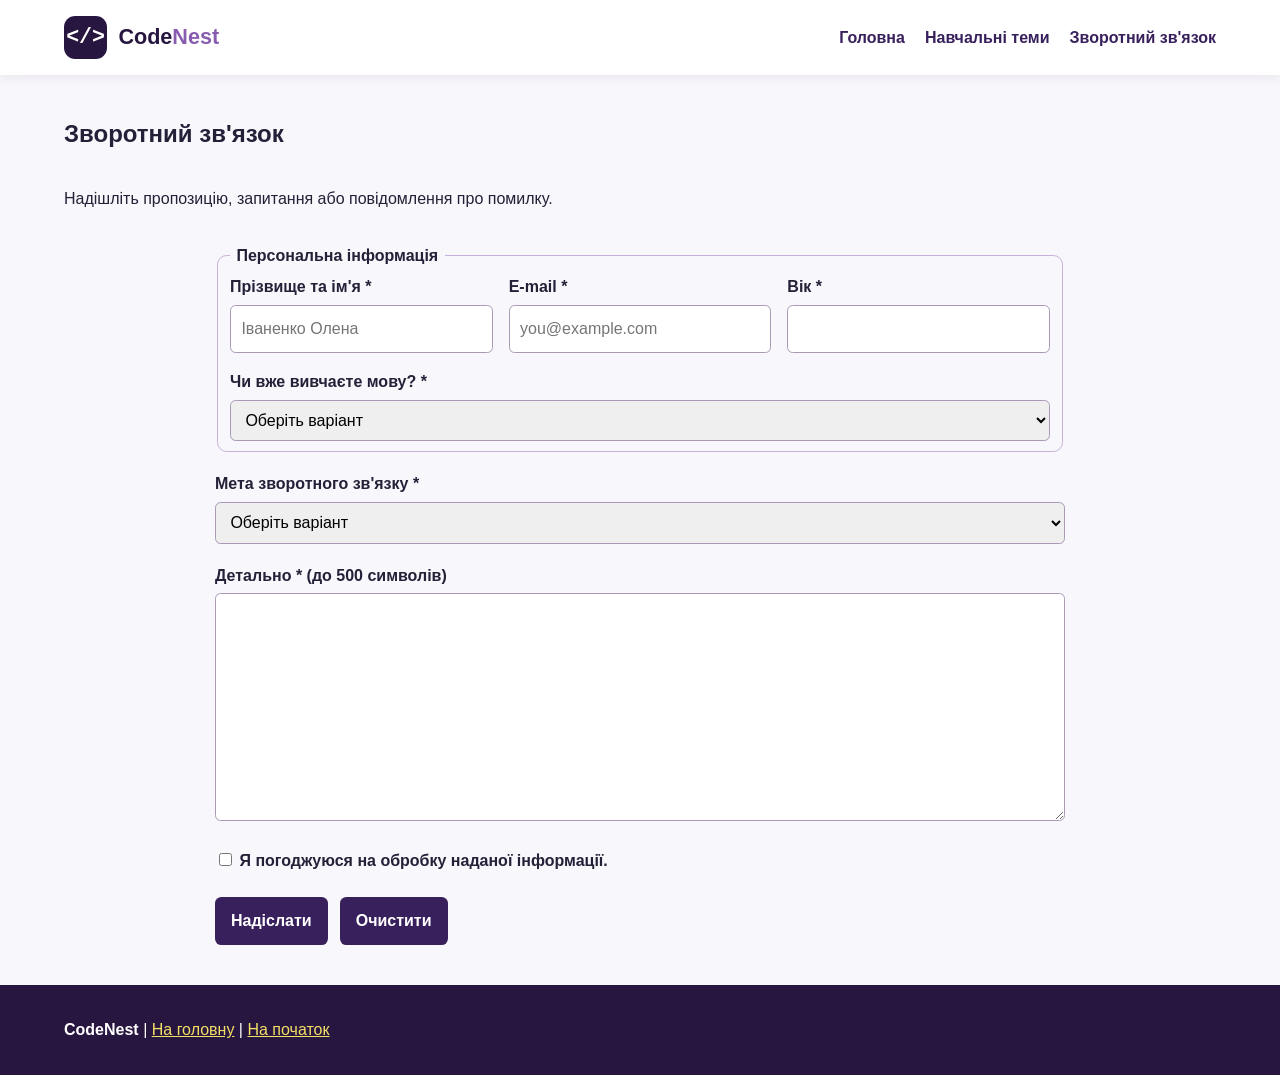
==== commit 22560925: "Integrate Lab 3 into homepage and fix layout Co-authored-by: Copilot <223556219+Copilot@users.norepl" ====
--- a/feedback.html
+++ b/feedback.html
@@ -19,7 +19,6 @@
       <a href="index.html">Головна</a>
       <a href="topics.html">Навчальні теми</a>
       <a href="feedback.html" aria-current="page">Зворотний зв'язок</a>
-      <a href="lab3.html">Лабораторна 3</a>
     </nav>
   </header>
   <main>
--- a/css/style.css
+++ b/css/style.css
@@ -467,10 +467,10 @@
 
 .lab3-main {
   display: grid;
+  grid-template-columns: minmax(0, 1fr);
   gap: 2rem;
-  width: min(1200px, 100%);
-  margin: 0 auto;
-  padding: 2.5rem clamp(1rem, 4vw, 2.5rem);
+  min-width: 0;
+  padding: 0;
 }
 
 .lab3-heading h1,
@@ -484,6 +484,7 @@
 
 .lab3-section {
   display: grid;
+  grid-template-columns: minmax(0, 1fr);
   gap: 1rem;
   min-width: 0;
   border: 1px solid #d8d1e0;
@@ -529,6 +530,9 @@
 }
 
 .lab3-output {
+  display: block;
+  min-width: 0;
+  overflow-wrap: anywhere;
   border-left: 3px solid #885db0;
   padding: 0.65rem 0.9rem;
   background: #f4eff9;
@@ -604,6 +608,24 @@
   grid-column: 1 / -1;
 }
 
+.lab3-form > button {
+  justify-self: start;
+  width: fit-content;
+}
+
+.user-filter-form {
+  grid-template-columns: repeat(auto-fit, minmax(min(100%, 16rem), 1fr));
+  align-items: end;
+  margin-bottom: 0.8rem;
+  border: 1px solid #d8d1e0;
+  border-radius: 0.6rem;
+  padding: 1rem;
+}
+
+.user-filter-form > button {
+  grid-column: auto;
+}
+
 .lab3-categories {
   display: grid;
   grid-template-columns: repeat(auto-fit, minmax(min(100%, 15rem), 1fr));
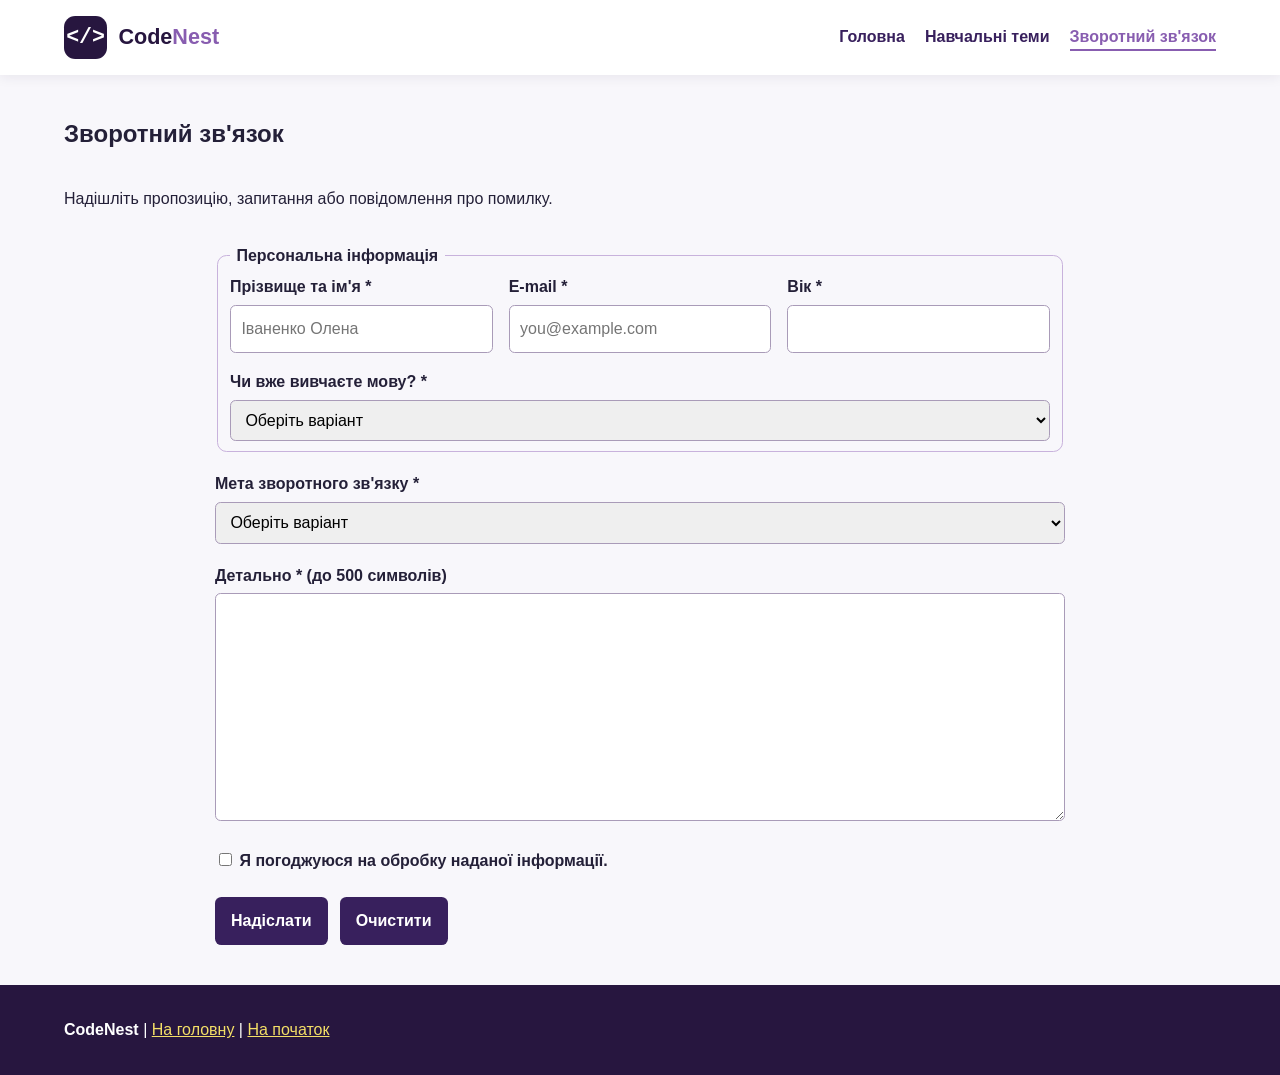
==== commit 85c77d55: "Fix Lab 2 styling breakdown and polish Lab 3 functionality - Restore modular CSS structure (common.c" ====
--- a/feedback.html
+++ b/feedback.html
@@ -6,7 +6,8 @@
   <meta name="description" content="Форма зворотного зв'язку CodeNest">
 
   <title>Зворотний зв'язок | CodeNest</title>
-  <link rel="stylesheet" href="css/style.css">
+  <link rel="stylesheet" href="css/common.css">
+  <link rel="stylesheet" href="css/feedback.css">
   <!-- Для наступних лабораторних: <script src="js/main.js" defer></script> -->
 </head>
 <body class="feedback-page">
--- a/css/common.css
+++ b/css/common.css
@@ -0,0 +1,111 @@
+:root {
+  color-scheme: light;
+  font-family: Arial, Helvetica, sans-serif;
+  color: #242038;
+  background: #f8f7fb;
+  font-synthesis: none;
+  line-height: 1.6;
+  --purple: #38205d;
+  --purple-dark: #27163f;
+  --yellow: #e5bd00;
+  --paper: #fff;
+}
+
+* {
+  box-sizing: border-box;
+}
+
+body {
+  min-width: 320px;
+  margin: 0;
+}
+
+a {
+  color: var(--purple);
+}
+
+a:hover {
+  color: #7948a7;
+}
+
+header#top {
+  display: grid;
+  grid-template-columns: auto 1fr;
+  align-items: center;
+  gap: 1.5rem;
+  padding: 1rem clamp(1rem, 5vw, 4rem);
+  background: var(--paper);
+  box-shadow: 0 2px 12px rgb(39 22 63 / 8%);
+}
+
+.home-header {
+  position: absolute;
+  z-index: 5;
+  top: 0;
+  right: 0;
+  left: 0;
+}
+
+.topics-header {
+  position: fixed;
+  z-index: 5;
+  top: 0;
+  right: 0;
+  left: 0;
+}
+
+.brand {
+  display: flex;
+  align-items: center;
+  gap: 0.7rem;
+  color: var(--purple-dark);
+  font-size: 1.35rem;
+  font-weight: 800;
+  text-decoration: none;
+}
+
+.brand-mark {
+  position: relative;
+  z-index: 1;
+  display: grid;
+  width: 2.7rem;
+  height: 2.7rem;
+  place-items: center;
+  border-radius: 0.7rem;
+  background: var(--purple-dark);
+  color: var(--paper);
+  font-family: Consolas, monospace;
+}
+
+.brand-accent {
+  color: #885db0;
+}
+
+header nav {
+  display: flex;
+  flex-wrap: wrap;
+  justify-content: flex-end;
+  gap: 0.65rem 1.25rem;
+}
+
+header nav a {
+  font-weight: 700;
+  text-decoration: none;
+}
+
+header nav a.active,
+header nav a[aria-current="page"] {
+  color: #885db0;
+  border-bottom: 2px solid #885db0;
+}
+
+@media (max-width: 700px) {
+  header#top {
+    grid-template-columns: 1fr;
+    gap: 0.8rem;
+  }
+
+  header nav {
+    justify-content: flex-start;
+  }
+}
--- a/css/feedback.css
+++ b/css/feedback.css
@@ -0,0 +1,112 @@
+.feedback-page main {
+  display: flex;
+  flex-flow: row wrap;
+  align-content: flex-start;
+  align-items: flex-start;
+  justify-content: center;
+  gap: 2rem;
+  padding: 2.5rem clamp(1rem, 5vw, 4rem);
+}
+
+.feedback-page main > h2,
+.feedback-page main > p {
+  flex: 1 0 100%;
+  margin: 0;
+}
+
+.feedback-form {
+  display: flex;
+  flex: 1 1 520px;
+  flex-flow: column nowrap;
+  align-items: stretch;
+  gap: 1.2rem;
+  max-width: 850px;
+}
+
+.feedback-form fieldset {
+  display: flex;
+  flex-flow: row wrap;
+  align-content: flex-start;
+  gap: 1rem;
+  border: 1px solid #c8b2dc;
+  border-radius: 0.6rem;
+}
+
+.feedback-form legend {
+  padding: 0 0.4rem;
+  font-weight: 700;
+}
+
+.feedback-fields {
+  display: flex;
+  flex: 1 1 100%;
+  flex-flow: row wrap;
+  align-content: flex-start;
+  gap: 1rem;
+}
+
+.feedback-field {
+  flex: 1 1 15rem;
+  align-self: stretch;
+}
+
+.feedback-field label,
+.feedback-form > p label:first-child {
+  display: block;
+  margin-bottom: 0.3rem;
+  font-weight: 700;
+}
+
+.feedback-form input:not([type="checkbox"]),
+.feedback-form select,
+.feedback-form textarea {
+  width: 100%;
+  border: 1px solid #a99bb8;
+  border-radius: 0.35rem;
+  padding: 0.65rem;
+  font: inherit;
+}
+
+.feedback-form textarea {
+  min-height: 10rem;
+  overflow-y: auto;
+  resize: vertical;
+}
+
+.feedback-form > p {
+  flex: 1 1 100%;
+  margin: 0;
+}
+
+.feedback-form > .feedback-actions {
+  display: flex;
+  flex-flow: row wrap;
+  gap: 0.75rem;
+}
+
+.feedback-form button {
+  flex: 0 1 auto;
+  border: 0;
+  border-radius: 0.4rem;
+  padding: 0.7rem 1rem;
+  background: var(--purple);
+  color: var(--paper);
+  font: inherit;
+  font-weight: 700;
+  cursor: pointer;
+  transition: background-color 0.2s ease;
+}
+
+.feedback-form button:hover {
+  background: #7948a7;
+}
+
+.feedback-page footer {
+  padding: 1rem clamp(1rem, 5vw, 4rem);
+  background: var(--purple-dark);
+  color: var(--paper);
+}
+
+.feedback-page footer a {
+  color: #f4df67;
+}
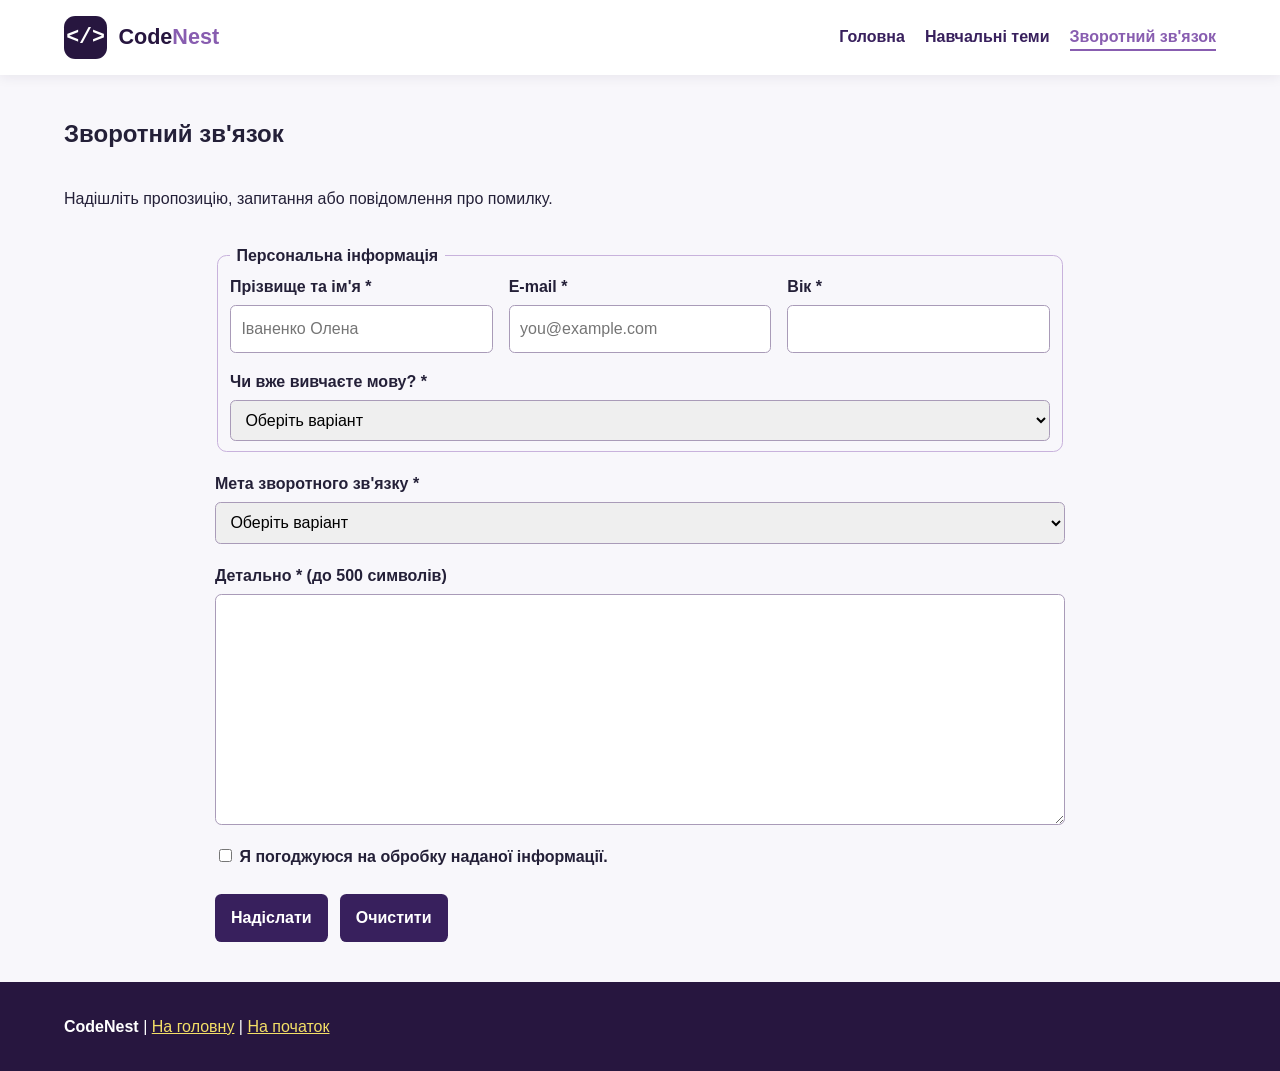
==== commit ddd94ecb: "Implement Lab 4 Variant 10: DOM interaction, search, accordion, tooltip, and night mode" ====
--- a/feedback.html
+++ b/feedback.html
@@ -4,11 +4,11 @@
   <meta charset="UTF-8">
   <meta name="viewport" content="width=device-width, initial-scale=1.0">
   <meta name="description" content="Форма зворотного зв'язку CodeNest">
-
   <title>Зворотний зв'язок | CodeNest</title>
   <link rel="stylesheet" href="css/common.css">
   <link rel="stylesheet" href="css/feedback.css">
-  <!-- Для наступних лабораторних: <script src="js/main.js" defer></script> -->
+  <link rel="stylesheet" href="css/lab4.css">
+  <script src="js/lab4.js" defer></script>
 </head>
 <body class="feedback-page">
   <header id="top">
@@ -36,7 +36,19 @@
         </div>
       </fieldset>
       <p><label for="purpose">Мета зворотного зв'язку *</label><select id="purpose" name="purpose" required><option value="" selected disabled>Оберіть варіант</option><option>Співпраця</option><option>Скарга на неякісний контент</option><option>Пропозиція</option><option>Наявність помилки</option></select></p>
-      <p><label for="details">Детально * (до 500 символів)</label><textarea id="details" name="details" rows="8" cols="60" maxlength="500" required></textarea></p>
+      
+      <!-- Вимога 4: Поле «Детально» з ефектом при наведенні курсору та підказкою (tooltip) праворуч -->
+      <div class="details-field-group">
+        <label for="details">Детально * (до 500 символів)</label>
+        <div class="details-interactive-container">
+          <textarea id="details" name="details" rows="8" cols="60" maxlength="500" required></textarea>
+          <div id="details-tooltip" class="details-tooltip" role="tooltip" style="display: none;">
+            <div class="tooltip-arrow"></div>
+            <span class="tooltip-text">Ваша думка для нас важлива! Конкретизуйте мету звернення, будь ласка.</span>
+          </div>
+        </div>
+      </div>
+
       <p><label><input type="checkbox" name="consent" required> Я погоджуюся на обробку наданої інформації.</label></p>
       <p class="feedback-actions"><button type="submit">Надіслати</button><button type="reset">Очистити</button></p>
     </form>
--- a/css/lab4.css
+++ b/css/lab4.css
@@ -0,0 +1,683 @@
+/* ==========================================================================
+   Лабораторна робота №4 (Варіант 10)
+   Стилі для динамічних елементів JS та DOM
+   ========================================================================== */
+
+/* --------------------------------------------------------------------------
+   1. Головна сторінка: Модальне вікно "Золоті правила навчання"
+   -------------------------------------------------------------------------- */
+.purpose-focus-status {
+  display: flex;
+  align-items: center;
+  justify-content: space-between;
+  flex-wrap: wrap;
+  gap: 0.75rem;
+  margin-top: 1.25rem;
+  padding: 0.75rem 1rem;
+  border-radius: 0.6rem;
+  border: 1px dashed #c8b2dc;
+  background-color: #f7f2fa;
+  font-size: 0.95rem;
+  transition: all 0.3s ease;
+}
+
+.purpose-focus-status.active {
+  border-color: #885db0;
+  background-color: #f1e6fa;
+  box-shadow: 0 0 10px rgba(136, 93, 176, 0.2);
+}
+
+.purpose-timer-badge {
+  font-weight: 700;
+  color: var(--purple-dark);
+}
+
+.rules-quick-btn {
+  border: 1px solid #885db0;
+  border-radius: 0.4rem;
+  background: #ffffff;
+  color: var(--purple-dark);
+  font-size: 0.85rem;
+  font-weight: 600;
+  padding: 0.4rem 0.8rem;
+  cursor: pointer;
+  transition: all 0.2s ease;
+}
+
+.rules-quick-btn:hover {
+  background: #885db0;
+  color: #ffffff;
+}
+
+/* Модальне вікно поверх сторінки з блокуванням */
+.modal-overlay {
+  position: fixed;
+  top: 0;
+  left: 0;
+  right: 0;
+  bottom: 0;
+  width: 100vw;
+  height: 100vh;
+  background-color: rgba(15, 10, 25, 0.75);
+  backdrop-filter: blur(4px);
+  z-index: 99999;
+  display: flex;
+  align-items: center;
+  justify-content: center;
+  padding: 1.25rem;
+  box-sizing: border-box;
+}
+
+.modal-dialog {
+  position: relative;
+  width: 100%;
+  max-width: 680px;
+  max-height: 90vh;
+  overflow-y: auto;
+  background: #ffffff;
+  border-radius: 1rem;
+  border: 2px solid #885db0;
+  box-shadow: 0 20px 45px rgba(20, 10, 35, 0.4);
+  padding: 2rem;
+  animation: modalFadeIn 0.3s ease-out;
+}
+
+@keyframes modalFadeIn {
+  from {
+    opacity: 0;
+    transform: translateY(-20px) scale(0.97);
+  }
+  to {
+    opacity: 1;
+    transform: translateY(0) scale(1);
+  }
+}
+
+.modal-header {
+  display: flex;
+  align-items: center;
+  justify-content: space-between;
+  gap: 1rem;
+  padding-bottom: 1rem;
+  border-bottom: 2px solid #f0ebf5;
+}
+
+.modal-header h3 {
+  margin: 0;
+  font-size: 1.45rem;
+  color: var(--purple-dark);
+}
+
+.modal-close-icon {
+  border: none;
+  background: transparent;
+  font-size: 2rem;
+  line-height: 1;
+  color: #716b7d;
+  cursor: pointer;
+  padding: 0 0.25rem;
+  border-radius: 0.3rem;
+  transition: color 0.2s ease;
+}
+
+.modal-close-icon:hover {
+  color: #b91c1c;
+}
+
+.modal-body {
+  padding: 1.25rem 0;
+}
+
+.modal-intro {
+  margin-top: 0;
+  font-size: 1rem;
+  line-height: 1.5;
+  color: #4b4655;
+}
+
+.golden-rules-list {
+  margin: 0;
+  padding-left: 1.4rem;
+  display: flex;
+  flex-direction: column;
+  gap: 0.85rem;
+}
+
+.golden-rules-list li {
+  line-height: 1.55;
+  color: #242038;
+}
+
+.golden-rules-list strong {
+  color: var(--purple-dark);
+}
+
+.modal-footer {
+  padding-top: 1.25rem;
+  border-top: 2px solid #f0ebf5;
+  display: flex;
+  justify-content: flex-end;
+}
+
+.modal-confirm-btn {
+  border: none;
+  border-radius: 0.5rem;
+  background: var(--purple);
+  color: #ffffff;
+  font-size: 1rem;
+  font-weight: 700;
+  padding: 0.75rem 1.5rem;
+  cursor: pointer;
+  transition: background-color 0.2s ease;
+}
+
+.modal-confirm-btn:hover {
+  background: #7948a7;
+}
+
+/* --------------------------------------------------------------------------
+   5. Головна сторінка: Нічний режим (21:00 - 06:00, фон темніший на 50%)
+   -------------------------------------------------------------------------- */
+.night-mode-indicator {
+  display: flex;
+  align-items: center;
+  justify-content: space-between;
+  flex-wrap: wrap;
+  gap: 0.75rem;
+  padding: 0.6rem 1.2rem;
+  margin-bottom: 1.5rem;
+  background: #f0ebf5;
+  border: 1px solid #d8cde3;
+  border-radius: 0.6rem;
+  font-size: 0.9rem;
+}
+
+.night-mode-indicator strong {
+  color: var(--purple-dark);
+}
+
+.night-status-badge {
+  display: inline-block;
+  padding: 0.2rem 0.55rem;
+  border-radius: 1rem;
+  font-size: 0.8rem;
+  font-weight: 700;
+}
+
+.night-status-badge.night {
+  background: #38205d;
+  color: #f7e8a4;
+}
+
+.night-status-badge.day {
+  background: #e2d9ee;
+  color: #27163f;
+}
+
+.night-toggle-btn {
+  border: 1px solid #885db0;
+  background: #ffffff;
+  color: var(--purple-dark);
+  font-size: 0.85rem;
+  font-weight: 600;
+  padding: 0.35rem 0.75rem;
+  border-radius: 0.4rem;
+  cursor: pointer;
+  transition: all 0.2s ease;
+}
+
+.night-toggle-btn:hover {
+  background: #885db0;
+  color: #ffffff;
+}
+
+/* Стилі темного режиму (50% затемнення фону всіх елементів) */
+body.night-mode {
+  background-color: #120e1a !important;
+  color: #e6e0f0 !important;
+}
+
+body.night-mode header#top,
+body.night-mode .home-header {
+  background-color: #1a1426 !important;
+  box-shadow: 0 2px 14px rgba(0, 0, 0, 0.45);
+}
+
+body.night-mode .brand {
+  color: #f0ebf5 !important;
+}
+
+body.night-mode .brand-mark {
+  background-color: #3b235e !important;
+}
+
+body.night-mode header nav a {
+  color: #d1c5e2 !important;
+}
+
+body.night-mode header nav a.active,
+body.night-mode header nav a[aria-current="page"] {
+  color: #e5bd00 !important;
+  border-bottom-color: #e5bd00 !important;
+}
+
+body.night-mode .hero-section > h1,
+body.night-mode .purpose-section h2,
+body.night-mode .learning-section h2,
+body.night-mode .lab3-heading h2,
+body.night-mode .lab3-section h3,
+body.night-mode .lab3-section h4 {
+  color: #f3effc !important;
+}
+
+body.night-mode .eyebrow {
+  color: #caa5ee !important;
+}
+
+body.night-mode .code-example {
+  background: #0f0a17 !important;
+}
+
+body.night-mode .purpose-note {
+  border-left-color: #6d4b91 !important;
+}
+
+body.night-mode .learning-table-wrap table {
+  background: #181224 !important;
+  color: #eae5f5 !important;
+  border-color: #4a3466 !important;
+}
+
+body.night-mode .learning-table-wrap th,
+body.night-mode .learning-table-wrap td {
+  border-color: #3d2954 !important;
+}
+
+body.night-mode .learning-table-wrap thead tr,
+body.night-mode .learning-table-wrap tfoot tr {
+  background: #251b36 !important;
+}
+
+body.night-mode .lab3-main {
+  background: #151021 !important;
+  border: 1px solid #3d2954;
+  border-radius: 0.8rem;
+  padding: 1.5rem;
+}
+
+body.night-mode .lab3-table {
+  background: #191226 !important;
+  color: #ece6f7 !important;
+}
+
+body.night-mode .lab3-table th {
+  background: #261b38 !important;
+}
+
+body.night-mode .lab3-table td,
+body.night-mode .lab3-table th {
+  border-color: #3f2a58 !important;
+}
+
+body.night-mode .lab3-form {
+  background: #1a1329 !important;
+  border: 1px solid #432e5e !important;
+}
+
+body.night-mode .lab3-field input,
+body.night-mode .lab3-field select {
+  background: #271c3d !important;
+  color: #ffffff !important;
+  border-color: #583c7d !important;
+}
+
+body.night-mode .site-footer {
+  background: #130a21 !important;
+  color: #d1c7e2 !important;
+}
+
+body.night-mode .site-footer a {
+  color: #e5bd00 !important;
+}
+
+body.night-mode .night-mode-indicator {
+  background: #1e162d !important;
+  border-color: #432e5e !important;
+  color: #eae5f5 !important;
+}
+
+body.night-mode .night-mode-indicator strong {
+  color: #f7e8a4 !important;
+}
+
+body.night-mode .purpose-focus-status {
+  background: #1c142c !important;
+  border-color: #553a77 !important;
+  color: #e5ddf2 !important;
+}
+
+body.night-mode .purpose-timer-badge {
+  color: #f7e8a4 !important;
+}
+
+/* --------------------------------------------------------------------------
+   2 & 3. Сторінка «Навчальні теми»: Акордеон (верхній лівий кут) та Пошук
+   -------------------------------------------------------------------------- */
+.topics-top-layout {
+  display: grid;
+  grid-template-columns: minmax(280px, 1.1fr) minmax(280px, 0.9fr);
+  gap: 1.75rem;
+  align-items: start;
+  margin-bottom: 2rem;
+}
+
+@media (max-width: 820px) {
+  .topics-top-layout {
+    grid-template-columns: 1fr;
+  }
+}
+
+/* Акордеон у верхньому лівому куті */
+.topics-accordion-wrapper {
+  background: #ffffff;
+  border: 1px solid #c8b2dc;
+  border-radius: 0.8rem;
+  padding: 1.25rem;
+  box-shadow: 0 4px 14px rgba(39, 22, 63, 0.06);
+}
+
+.accordion-main-heading {
+  margin-top: 0;
+  margin-bottom: 0.35rem;
+  font-size: 1.25rem;
+  color: var(--purple-dark);
+}
+
+.accordion-main-subtitle {
+  margin-top: 0;
+  margin-bottom: 1rem;
+  font-size: 0.9rem;
+  color: #635b70;
+}
+
+.accordion-list {
+  display: flex;
+  flex-direction: column;
+  gap: 0.55rem;
+}
+
+.accordion-item {
+  border: 1px solid #e0d4ec;
+  border-radius: 0.5rem;
+  overflow: hidden;
+  background: #faf8fc;
+  transition: border-color 0.2s ease;
+}
+
+.accordion-item:hover {
+  border-color: #885db0;
+}
+
+.accordion-header {
+  width: 100%;
+  display: flex;
+  align-items: center;
+  justify-content: space-between;
+  gap: 0.75rem;
+  padding: 0.75rem 1rem;
+  border: none;
+  background: #faf8fc;
+  color: var(--purple-dark);
+  font-size: 1rem;
+  font-weight: 700;
+  text-align: left;
+  cursor: pointer;
+  transition: background-color 0.2s ease, color 0.2s ease;
+}
+
+.accordion-header:hover {
+  background-color: #f1e7f9;
+  color: var(--purple);
+}
+
+.accordion-header.active {
+  background-color: #ece0f7;
+  color: var(--purple-dark);
+}
+
+.acc-icon {
+  display: inline-flex;
+  align-items: center;
+  justify-content: center;
+  width: 1.5rem;
+  height: 1.5rem;
+  border-radius: 50%;
+  background: #e2d2f2;
+  font-size: 1.1rem;
+  font-weight: 700;
+  line-height: 1;
+}
+
+.accordion-header.active .acc-icon {
+  background: var(--purple);
+  color: #ffffff;
+}
+
+.accordion-content {
+  padding: 0.9rem 1rem 1rem;
+  background: #ffffff;
+  border-top: 1px solid #ebdff5;
+  font-size: 0.92rem;
+  line-height: 1.55;
+  color: #3b3545;
+  animation: accordionExpand 0.25s ease-out;
+}
+
+@keyframes accordionExpand {
+  from {
+    opacity: 0;
+    transform: translateY(-6px);
+  }
+  to {
+    opacity: 1;
+    transform: translateY(0);
+  }
+}
+
+.accordion-content p {
+  margin: 0 0 0.6rem;
+}
+
+.accordion-jump-link {
+  display: inline-flex;
+  align-items: center;
+  gap: 0.35rem;
+  font-weight: 700;
+  color: var(--purple);
+  text-decoration: none;
+  font-size: 0.88rem;
+  padding: 0.2rem 0;
+  border-bottom: 1px dashed var(--purple);
+  transition: all 0.2s ease;
+}
+
+.accordion-jump-link:hover {
+  color: #885db0;
+  border-bottom-style: solid;
+}
+
+/* Секція пошуку тем за назвою */
+.topics-search-block {
+  background: #ffffff;
+  border: 1px solid #c8b2dc;
+  border-radius: 0.8rem;
+  padding: 1.25rem;
+  box-shadow: 0 4px 14px rgba(39, 22, 63, 0.06);
+}
+
+.search-heading {
+  margin-top: 0;
+  margin-bottom: 0.35rem;
+  font-size: 1.25rem;
+  color: var(--purple-dark);
+}
+
+.search-label {
+  display: block;
+  font-size: 0.9rem;
+  font-weight: 600;
+  margin-bottom: 0.5rem;
+  color: #4b4655;
+}
+
+.search-input-group {
+  display: flex;
+  gap: 0.5rem;
+  flex-wrap: wrap;
+}
+
+.search-input-group input {
+  flex: 1 1 180px;
+  padding: 0.65rem 0.85rem;
+  border: 1px solid #a99bb8;
+  border-radius: 0.4rem;
+  font-size: 0.95rem;
+  outline: none;
+  transition: border-color 0.2s ease, box-shadow 0.2s ease;
+}
+
+.search-input-group input:focus {
+  border-color: #885db0;
+  box-shadow: 0 0 0 3px rgba(136, 93, 176, 0.2);
+}
+
+.search-btn,
+.search-reset-btn {
+  border: none;
+  border-radius: 0.4rem;
+  padding: 0.65rem 1rem;
+  font-size: 0.9rem;
+  font-weight: 700;
+  cursor: pointer;
+  transition: background-color 0.2s ease;
+}
+
+.search-btn {
+  background: var(--purple);
+  color: #ffffff;
+}
+
+.search-btn:hover {
+  background: #7948a7;
+}
+
+.search-reset-btn {
+  background: #ece6f3;
+  color: var(--purple-dark);
+}
+
+.search-reset-btn:hover {
+  background: #ded4e8;
+}
+
+.topic-search-stats {
+  margin-top: 0.75rem;
+  margin-bottom: 0;
+  font-size: 0.9rem;
+  font-weight: 600;
+  color: var(--purple);
+  min-height: 1.3rem;
+}
+
+/* --------------------------------------------------------------------------
+   4. Сторінка «Зворотний зв'язок»: Поле "Детально" та підказка (Tooltip)
+   -------------------------------------------------------------------------- */
+.details-field-group {
+  flex: 1 1 100%;
+  margin: 0;
+}
+
+.details-field-group > label {
+  display: block;
+  margin-bottom: 0.35rem;
+  font-weight: 700;
+}
+
+.details-interactive-container {
+  display: flex;
+  align-items: flex-start;
+  gap: 1.25rem;
+  position: relative;
+  width: 100%;
+}
+
+.details-interactive-container textarea {
+  flex: 1 1 auto;
+  min-height: 10rem;
+  padding: 0.75rem;
+  border: 1px solid #a99bb8;
+  border-radius: 0.4rem;
+  font: inherit;
+  resize: vertical;
+  transition: background-color 0.3s ease, border-color 0.3s ease, box-shadow 0.3s ease;
+}
+
+/* Підказка (tooltip) праворуч від поля */
+.details-tooltip {
+  flex: 0 0 260px;
+  max-width: 280px;
+  position: relative;
+  background: #27163f;
+  color: #ffffff;
+  padding: 0.9rem 1.1rem;
+  border-radius: 0.6rem;
+  box-shadow: 0 8px 20px rgba(39, 22, 63, 0.25);
+  font-size: 0.9rem;
+  line-height: 1.45;
+  animation: tooltipSlideIn 0.25s ease-out;
+}
+
+@keyframes tooltipSlideIn {
+  from {
+    opacity: 0;
+    transform: translateX(-10px);
+  }
+  to {
+    opacity: 1;
+    transform: translateX(0);
+  }
+}
+
+.details-tooltip .tooltip-arrow {
+  position: absolute;
+  top: 1.5rem;
+  left: -8px;
+  width: 0;
+  height: 0;
+  border-top: 8px solid transparent;
+  border-bottom: 8px solid transparent;
+  border-right: 8px solid #27163f;
+}
+
+.details-tooltip .tooltip-text {
+  display: block;
+  font-weight: 500;
+}
+
+@media (max-width: 768px) {
+  .details-interactive-container {
+    flex-direction: column;
+  }
+  .details-tooltip {
+    flex: 1 1 100%;
+    max-width: 100%;
+  }
+  .details-tooltip .tooltip-arrow {
+    top: -8px;
+    left: 1.5rem;
+    border-left: 8px solid transparent;
+    border-right: 8px solid transparent;
+    border-top: none;
+    border-bottom: 8px solid #27163f;
+  }
+}
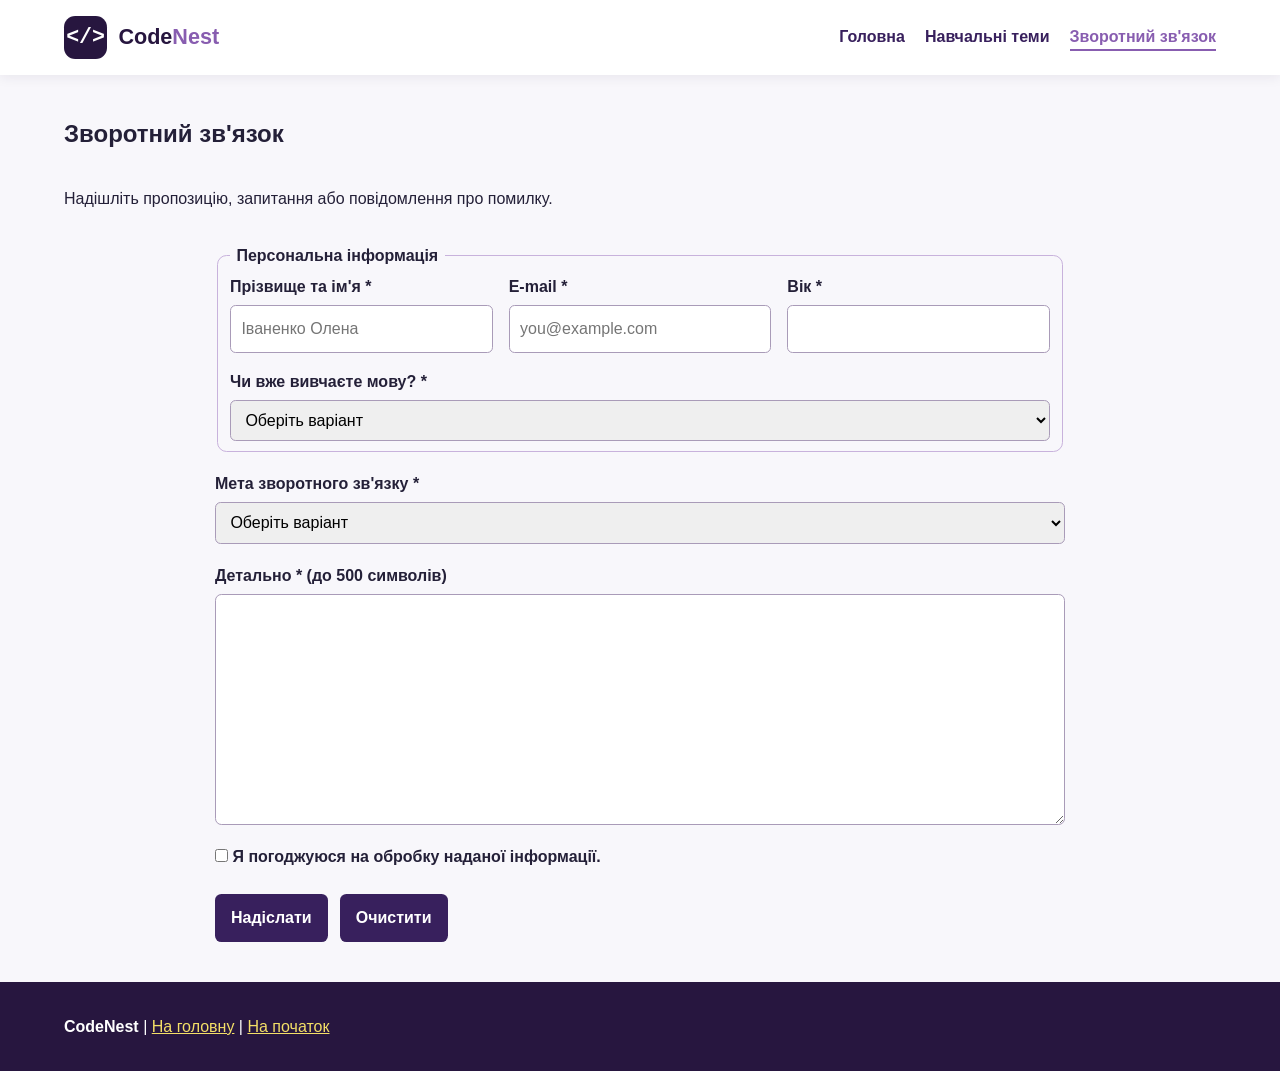
==== commit b6e54eab: "Implement Lab 5: RWD breakpoints, normalize.css, cross-browser vendor prefixes, responsive navigatio" ====
--- a/feedback.html
+++ b/feedback.html
@@ -5,10 +5,13 @@
   <meta name="viewport" content="width=device-width, initial-scale=1.0">
   <meta name="description" content="Форма зворотного зв'язку CodeNest">
   <title>Зворотний зв'язок | CodeNest</title>
+  <link rel="stylesheet" href="css/normalize.css">
   <link rel="stylesheet" href="css/common.css">
   <link rel="stylesheet" href="css/feedback.css">
   <link rel="stylesheet" href="css/lab4.css">
+  <link rel="stylesheet" href="css/lab5.css">
   <script src="js/lab4.js" defer></script>
+  <script src="js/lab5.js" defer></script>
 </head>
 <body class="feedback-page">
   <header id="top">
--- a/css/lab5.css
+++ b/css/lab5.css
@@ -0,0 +1,447 @@
+/* ==========================================================================
+   Лабораторна робота №5
+   Тема: АДАПТИВНІСТЬ, КРОСБРАУЗЕРНІСТЬ ТА МЕТРИКИ ЕФЕКТИВНОСТІ ФРОНТЕНДУ
+   Студент: Іващук Артем Олександрович (Група ІПЗ-31/1)
+   ========================================================================== */
+
+/* --------------------------------------------------------------------------
+   1. ПРИНЦИПИ ГНУЧКОГО МАКЕТА ТА ГНУЧКИХ ЗОБРАЖЕНЬ (RWD)
+   -------------------------------------------------------------------------- */
+img,
+svg,
+picture {
+  max-width: 100%;
+  height: auto;
+  display: block;
+}
+
+/* Вендорні префікси та кросбраузерні властивості для контейнерів */
+.cross-browser-card,
+.topic-card,
+.purpose-content,
+.purpose-note,
+.code-example,
+.modal-dialog {
+  -webkit-box-sizing: border-box;
+  -moz-box-sizing: border-box;
+  box-sizing: border-box;
+}
+
+/* --------------------------------------------------------------------------
+   2. АДАПТИВНЕ НАВІГАЦІЙНЕ МЕНЮ (Mobile Navigation Toggle)
+   -------------------------------------------------------------------------- */
+.menu-toggle {
+  display: none;
+  background: transparent;
+  border: 1px solid var(--purple);
+  -webkit-border-radius: 0.4rem;
+  -moz-border-radius: 0.4rem;
+  border-radius: 0.4rem;
+  padding: 0.45rem 0.75rem;
+  font-size: 1.25rem;
+  color: var(--purple-dark);
+  cursor: pointer;
+  -webkit-transition: all 0.25s ease;
+  -moz-transition: all 0.25s ease;
+  -o-transition: all 0.25s ease;
+  transition: all 0.25s ease;
+  min-height: 44px;
+  min-width: 44px;
+  align-items: center;
+  justify-content: center;
+}
+
+.menu-toggle:hover,
+.menu-toggle:focus {
+  background: #f0ebf5;
+  color: #7948a7;
+  outline: none;
+}
+
+/* --------------------------------------------------------------------------
+   3. КРОСБРАУЗЕРНІ ВЕНДОРНІ ПРЕФІКСИ ДЛЯ КЛЮЧОВИХ ВЛАСТИВОСТЕЙ CSS3
+   -------------------------------------------------------------------------- */
+
+/* Кросбраузерні тіні (box-shadow згідно з прикладом з методички стор. 4) */
+header#top,
+.home-header,
+.topics-header {
+  -webkit-box-shadow: 0 2px 12px rgba(39, 22, 63, 0.08);
+  -moz-box-shadow: 0 2px 12px rgba(39, 22, 63, 0.08);
+  -ms-box-shadow: 0 2px 12px rgba(39, 22, 63, 0.08);
+  box-shadow: 0 2px 12px rgba(39, 22, 63, 0.08);
+}
+
+.topic-card {
+  -webkit-border-radius: 0.7rem;
+  -moz-border-radius: 0.7rem;
+  border-radius: 0.7rem;
+  -webkit-transition: -webkit-transform 0.25s ease, -webkit-box-shadow 0.25s ease, background-color 0.25s ease;
+  -moz-transition: -moz-transform 0.25s ease, -moz-box-shadow 0.25s ease, background-color 0.25s ease;
+  -o-transition: -o-transform 0.25s ease, box-shadow 0.25s ease, background-color 0.25s ease;
+  transition: transform 0.25s ease, box-shadow 0.25s ease, background-color 0.25s ease;
+}
+
+.topic-card:hover {
+  -webkit-transform: translateY(-3px);
+  -moz-transform: translateY(-3px);
+  -ms-transform: translateY(-3px);
+  -o-transform: translateY(-3px);
+  transform: translateY(-3px);
+
+  -webkit-box-shadow: 0 10px 22px rgba(39, 22, 63, 0.15);
+  -moz-box-shadow: 0 10px 22px rgba(39, 22, 63, 0.15);
+  -ms-box-shadow: 0 10px 22px rgba(39, 22, 63, 0.15);
+  box-shadow: 0 10px 22px rgba(39, 22, 63, 0.15);
+}
+
+.modal-overlay {
+  -webkit-backdrop-filter: blur(4px);
+  backdrop-filter: blur(4px);
+}
+
+.modal-dialog {
+  -webkit-border-radius: 1rem;
+  -moz-border-radius: 1rem;
+  border-radius: 1rem;
+  -webkit-box-shadow: 0 20px 45px rgba(20, 10, 35, 0.4);
+  -moz-box-shadow: 0 20px 45px rgba(20, 10, 35, 0.4);
+  -ms-box-shadow: 0 20px 45px rgba(20, 10, 35, 0.4);
+  box-shadow: 0 20px 45px rgba(20, 10, 35, 0.4);
+}
+
+/* Підказка (Tooltip) */
+.details-tooltip {
+  -webkit-border-radius: 0.6rem;
+  -moz-border-radius: 0.6rem;
+  border-radius: 0.6rem;
+  -webkit-box-shadow: 0 8px 20px rgba(39, 22, 63, 0.25);
+  -moz-box-shadow: 0 8px 20px rgba(39, 22, 63, 0.25);
+  -ms-box-shadow: 0 8px 20px rgba(39, 22, 63, 0.25);
+  box-shadow: 0 8px 20px rgba(39, 22, 63, 0.25);
+}
+
+/* Кнопки та інтерактивні елементи */
+button,
+.rules-quick-btn,
+.night-toggle-btn,
+.search-btn,
+.search-reset-btn,
+.modal-confirm-btn {
+  -webkit-appearance: none;
+  -moz-appearance: none;
+  appearance: none;
+  -webkit-user-select: none;
+  -moz-user-select: none;
+  -ms-user-select: none;
+  user-select: none;
+  min-height: 44px; /* Touch target standard */
+  display: -webkit-inline-box;
+  display: -webkit-inline-flex;
+  display: -moz-inline-box;
+  display: -ms-inline-flexbox;
+  display: inline-flex;
+  align-items: center;
+  justify-content: center;
+}
+
+/* --------------------------------------------------------------------------
+   4. СТАНДАРТНІ МЕДІА-ЗАПИТИ (CSS3 Media Queries) ДЛЯ ВСІХ РОЗШИРЕНЬ
+   Згідно зі списком розширень методички:
+   1920px, 1366px, 1024px, 768px, 600px, 480px, 360px, 320px
+   -------------------------------------------------------------------------- */
+
+/* Великі екрани (Desktop 1920px - 1440px) */
+@media only screen and (min-width: 1440px) {
+  .home-main,
+  .topics-main {
+    max-width: 1320px;
+    margin-left: auto;
+    margin-right: auto;
+  }
+}
+
+/* Ноутбуки та десктопи (<= 1280px) */
+@media only screen and (max-width: 1280px) {
+  .home-main {
+    padding-left: clamp(1rem, 3vw, 2.5rem);
+    padding-right: clamp(1rem, 3vw, 2.5rem);
+  }
+}
+
+/* Планшети в альбомній орієнтації та малі лептопи (<= 1024px) */
+@media only screen and (max-width: 1024px) {
+  .hero-grid {
+    grid-template-columns: 1fr;
+    gap: 1.5rem;
+  }
+
+  .code-example {
+    max-width: 100%;
+  }
+
+  .purpose-section {
+    grid-template-columns: 1fr;
+    gap: 1.5rem;
+  }
+
+  .purpose-note {
+    border-left: none;
+    border-top: 3px solid #c8b2dc;
+    padding-left: 0;
+    padding-top: 1rem;
+  }
+}
+
+/* Планшети у портретній орієнтації (<= 768px) */
+@media only screen and (max-width: 768px) {
+  /* Шапка з адаптивним меню */
+  header#top {
+    position: relative;
+    display: -webkit-box;
+    display: -webkit-flex;
+    display: -ms-flexbox;
+    display: flex;
+    align-items: center;
+    justify-content: space-between;
+    padding: 0.85rem 1.25rem;
+  }
+
+  .menu-toggle {
+    display: -webkit-inline-flex;
+    display: -ms-inline-flexbox;
+    display: inline-flex;
+  }
+
+  header nav {
+    display: none; /* Приховано за замовчуванням на мобільних */
+    width: 100%;
+    -webkit-flex-direction: column;
+    -ms-flex-direction: column;
+    flex-direction: column;
+    gap: 0.5rem;
+    padding: 1rem 0 0.5rem;
+    border-top: 1px solid #e0d4ec;
+  }
+
+  header nav.open {
+    display: -webkit-box;
+    display: -webkit-flex;
+    display: -ms-flexbox;
+    display: flex;
+    animation: menuSlideDown 0.25s ease-out;
+  }
+
+  @keyframes menuSlideDown {
+    from {
+      opacity: 0;
+      transform: translateY(-8px);
+    }
+    to {
+      opacity: 1;
+      transform: translateY(0);
+    }
+  }
+
+  header nav a {
+    padding: 0.65rem 0.5rem;
+    border-radius: 0.35rem;
+    font-size: 1.05rem;
+  }
+
+  header nav a:hover {
+    background: #f3edf8;
+  }
+
+  .home-page .home-main {
+    padding-top: 6.5rem;
+  }
+
+  /* Адаптація панелей тем */
+  .topics-top-layout {
+    grid-template-columns: 1fr;
+    gap: 1.25rem;
+  }
+
+  .topic-grid {
+    grid-template-columns: 1fr;
+    gap: 1.25rem;
+  }
+
+  /* Адаптація таблиць */
+  .learning-table-wrap,
+  .lab3-table-wrap {
+    overflow-x: auto;
+    -webkit-overflow-scrolling: touch;
+    width: 100%;
+    margin-bottom: 1rem;
+    border: 1px solid #e0d4ec;
+    border-radius: 0.5rem;
+  }
+
+  .learning-table-wrap table,
+  .lab3-table-wrap table {
+    min-width: 580px;
+  }
+
+  /* Форма зворотного зв'язку */
+  .feedback-fields {
+    flex-direction: column;
+  }
+
+  .feedback-field {
+    flex: 1 1 100%;
+  }
+
+  .details-interactive-container {
+    -webkit-flex-direction: column;
+    -ms-flex-direction: column;
+    flex-direction: column;
+  }
+
+  .details-tooltip {
+    max-width: 100%;
+    width: 100%;
+  }
+
+  .details-tooltip .tooltip-arrow {
+    top: -8px;
+    left: 1.5rem;
+    border-left: 8px solid transparent;
+    border-right: 8px solid transparent;
+    border-top: none;
+    border-bottom: 8px solid #27163f;
+  }
+
+  .feedback-actions {
+    flex-direction: column;
+    width: 100%;
+  }
+
+  .feedback-actions button {
+    width: 100%;
+  }
+
+  /* Підвал сайту */
+  .site-footer {
+    grid-template-columns: 1fr;
+    gap: 1.5rem;
+    text-align: left;
+  }
+}
+
+/* Великі смартфони та фаблети (<= 600px) */
+@media only screen and (max-width: 600px) {
+  .hero-section > h1 {
+    font-size: 1.85rem;
+    line-height: 1.2;
+  }
+
+  .brand {
+    font-size: 1.15rem;
+  }
+
+  .brand-mark {
+    width: 2.2rem;
+    height: 2.2rem;
+    font-size: 0.85rem;
+  }
+
+  .night-mode-indicator {
+    flex-direction: column;
+    align-items: flex-start;
+  }
+
+  .purpose-focus-status {
+    flex-direction: column;
+    align-items: flex-start;
+  }
+
+  .rules-quick-btn {
+    width: 100%;
+  }
+
+  .modal-dialog {
+    padding: 1.25rem;
+    width: 95vw;
+  }
+
+  .modal-header h3 {
+    font-size: 1.15rem;
+  }
+
+  .golden-rules-list {
+    padding-left: 1.1rem;
+    font-size: 0.9rem;
+  }
+
+  .modal-footer {
+    flex-direction: column;
+  }
+
+  .modal-confirm-btn {
+    width: 100%;
+  }
+
+  .search-input-group {
+    flex-direction: column;
+  }
+
+  .search-btn,
+  .search-reset-btn {
+    width: 100%;
+  }
+}
+
+/* Смартфони з вузьким екраном (<= 480px / 360px / 320px) */
+@media only screen and (max-width: 480px) {
+  html {
+    font-size: 15px;
+  }
+
+  .home-main,
+  .topics-main {
+    padding-left: 0.85rem;
+    padding-right: 0.85rem;
+  }
+
+  .code-example pre {
+    font-size: 0.82rem;
+    padding: 1rem;
+  }
+
+  .accordion-header {
+    padding: 0.65rem 0.75rem;
+    font-size: 0.95rem;
+  }
+
+  .acc-icon {
+    width: 1.3rem;
+    height: 1.3rem;
+    font-size: 0.95rem;
+  }
+}
+
+/* Екстремально малі екрани (<= 320px, наприклад iPhone SE 1st gen) */
+@media only screen and (max-width: 320px) {
+  html {
+    font-size: 14px;
+  }
+
+  .brand-mark {
+    display: none; /* Заощадження місця для логотипу */
+  }
+
+  .hero-section > h1 {
+    font-size: 1.6rem;
+  }
+}
+
+/* --------------------------------------------------------------------------
+   5. ДИНАМІЧНІ ОДИНИЦІ ВИСОТИ (2022 CSS Viewport Units: dvh, svh, lvh)
+   Згідно з теоретичними відомостями стор. 1-2 методички
+   -------------------------------------------------------------------------- */
+.modal-overlay {
+  min-height: 100vh;
+  min-height: 100dvh; /* Динамічна одиниця для врахування мобільних панелей браузера */
+}
